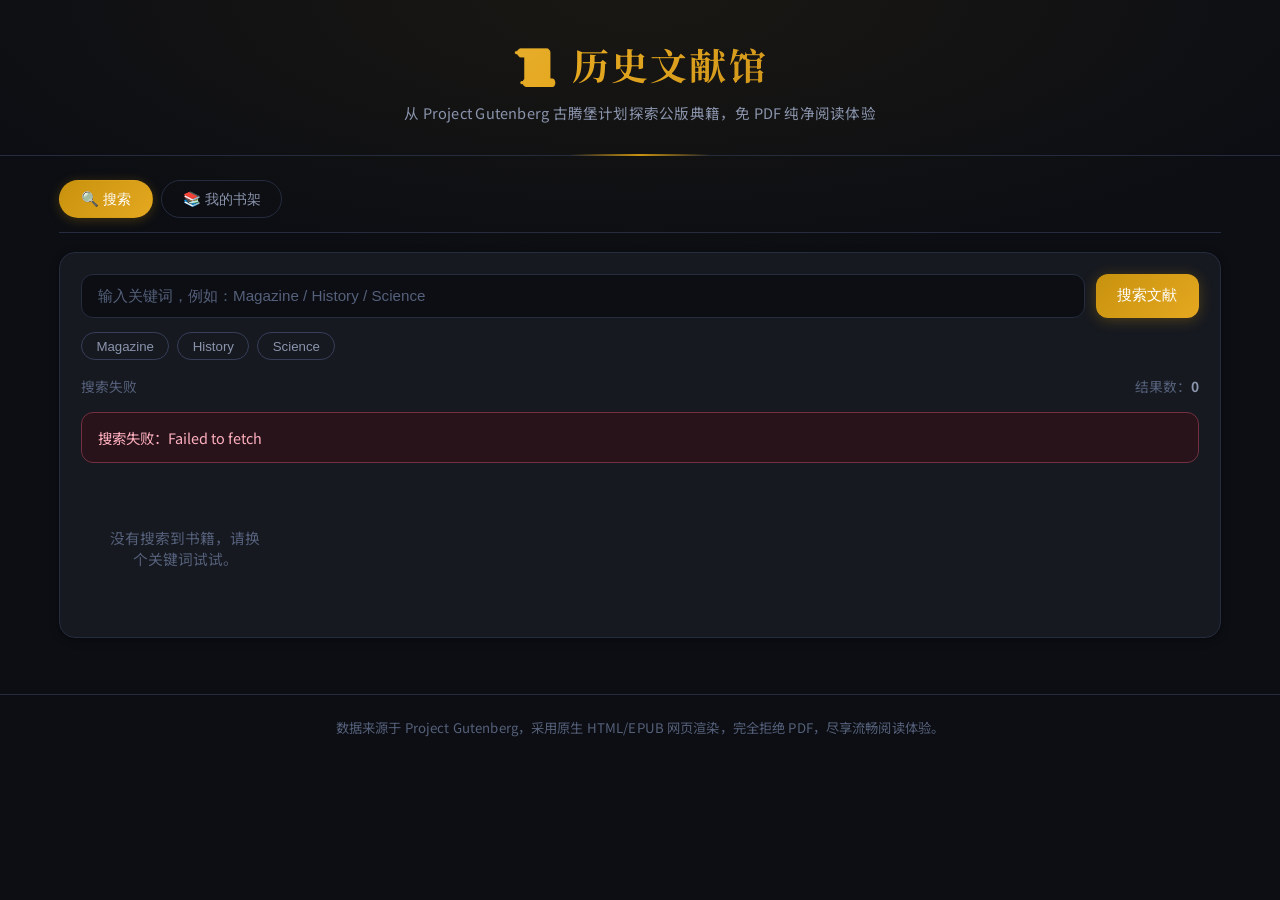
==== index.html @ c382870c "refactor: 以原生 <dialog> 重做阅读器，从根源解决沉浸式翻译识别问题 旧方案用 <div class="hidden"> 遮罩，display:none 导致扩展在页面加载时 将空容" ====
<!DOCTYPE html>
<html lang="zh-CN">

<head>
  <meta charset="UTF-8" />
  <meta name="viewport" content="width=device-width, initial-scale=1.0" />
  <title>历史文献馆 - 从 Project Gutenberg 探索百年经典</title>
  <meta name="description" content="从 Project Gutenberg 抓取与展示百年历史刊物与资料，探索无尽的公版宝库。" />
  <link rel="preconnect" href="https://fonts.googleapis.com" />
  <link rel="preconnect" href="https://fonts.gstatic.com" crossorigin />
  <link
    href="https://fonts.googleapis.com/css2?family=Noto+Sans+SC:wght@400;500;700&family=Noto+Serif+SC:wght@400;600&display=swap"
    rel="stylesheet" />
  <link rel="stylesheet" href="styles.css" />
</head>

<body>
  <header class="header">
    <h1>📜 历史文献馆</h1>
    <p>从 Project Gutenberg 古腾堡计划探索公版典籍，免 PDF 纯净阅读体验</p>
  </header>

  <main class="container">
    <!-- 标签导航 -->
    <div class="tab-nav">
      <button class="tab-btn active" data-tab="search">🔍 搜索</button>
      <button class="tab-btn" data-tab="bookshelf">
        📚 我的书架
        <span id="shelfCount" class="shelf-badge" style="display:none">0</span>
      </button>
    </div>

    <!-- 搜索标签页 -->
    <section id="tab-search" class="tab-content active search-panel">
      <form id="searchForm">
        <input id="searchInput" type="search" placeholder="输入关键词，例如：Magazine / History / Science"
          autocomplete="off" />
        <button id="searchBtn" type="submit">搜索文献</button>
      </form>
      <div class="quick-actions">
        <button class="quick-btn" type="button" data-query="Magazine">Magazine</button>
        <button class="quick-btn" type="button" data-query="History">History</button>
        <button class="quick-btn" type="button" data-query="Science">Science</button>
      </div>
      <div class="status-row">
        <span id="statusText">准备搜索</span>
        <span>结果数：<strong id="resultCount">0</strong></span>
      </div>
      <div id="loading" class="loading hidden">加载中...</div>
      <div id="errorBox" class="error hidden"></div>
      <div id="magazineGrid" class="magazine-grid"></div>
    </section>

    <!-- 书架标签页 -->
    <section id="tab-bookshelf" class="tab-content search-panel">
      <div class="shelf-header">
        <h2>我的书架</h2>
        <span id="shelfStatus" class="shelf-status"></span>
      </div>
      <div id="shelfGrid" class="magazine-grid"></div>
    </section>
  </main>

  <footer class="footer">
    数据来源于 Project Gutenberg，采用原生 HTML/EPUB 网页渲染，完全拒绝 PDF，尽享流畅阅读体验。
  </footer>

  <!-- 全屏阅读器（使用原生 <dialog> 置于 top-layer，确保沉浸式翻译扩展可正常识别内容） -->
  <dialog id="readerModal" class="reader-dialog">
    <div class="reader-header">
      <button id="closeReader" class="reader-icon-btn">✕ 关闭</button>
      <div class="reader-title-area">
        <h2 id="readerTitle" class="reader-book-title"></h2>
        <span id="readerChapterInfo" class="reader-chapter-info"></span>
      </div>
      <button id="toggleSidebar" class="reader-icon-btn">☰ 章节</button>
    </div>

    <!-- 顶部总进度条 -->
    <div class="reader-progress-bar">
      <div id="progressFill" class="reader-progress-fill"></div>
    </div>

    <div class="reader-body">
      <!-- 章节侧栏 -->
      <aside id="chapterSidebar" class="chapter-sidebar">
        <h3 class="sidebar-title">章节目录</h3>
        <ul id="chapterList" class="chapter-list"></ul>
      </aside>

      <!-- 阅读主区 -->
      <div class="reader-main">
        <div id="readerContent" class="reader-content" lang="en" translate="yes">
          <div id="chapterLoading" class="reader-loading hidden">正在加载章节…</div>
          <h2 id="chapterTitle" class="chapter-heading"></h2>
          <article id="chapterText" class="chapter-body" lang="en" translate="yes"></article>
        </div>

        <div class="reader-controls">
          <button id="prevChapter" class="reader-nav-btn" disabled>← 上一章</button>
          <span id="chapterIndicator" class="chapter-indicator">— / —</span>
          <button id="nextChapter" class="reader-nav-btn" disabled>下一章 →</button>
        </div>
      </div>
    </div>
  </dialog>

  <script src="script.js"></script>
</body>

</html>
---- styles.css ----
:root {
  --bg: #0c0e13;
  --bg2: #0f1115;
  --panel: #161920;
  --panel-hover: #1d2030;
  --border: #252c3e;
  --border-bright: #363e58;
  --text-main: #eef1fa;
  --text-sub: #8a94ac;
  --text-dim: #55607a;
  --brand: #c8920e;
  --brand-hover: #e5a820;
  --brand-dim: rgba(200, 146, 14, 0.12);
  --brand-glow: rgba(200, 146, 14, 0.22);
  --radius: 12px;
  --radius-lg: 16px;
  --shadow-sm: 0 2px 8px rgba(0,0,0,0.35);
  --shadow-card: 0 4px 24px rgba(0,0,0,0.55);
  --shadow-hover: 0 10px 36px rgba(0,0,0,0.65), 0 0 0 1px rgba(200,146,14,0.3);
  --shadow-glow: 0 0 28px var(--brand-glow);
}

* {
  margin: 0;
  padding: 0;
  box-sizing: border-box;
}

body {
  font-family: "Noto Sans SC", "Noto Serif SC", -apple-system, BlinkMacSystemFont, "Segoe UI", serif;
  background: var(--bg);
  color: var(--text-main);
  min-height: 100vh;
  background-image: radial-gradient(ellipse 90% 45% at 50% 0%, rgba(200,146,14,0.07) 0%, transparent 65%);
}

/* ══════════════ 自定义滚动条 ══════════════ */

::-webkit-scrollbar { width: 6px; height: 6px; }
::-webkit-scrollbar-track { background: transparent; }
::-webkit-scrollbar-thumb { background: var(--border-bright); border-radius: 3px; }
::-webkit-scrollbar-thumb:hover { background: var(--text-dim); }

/* ══════════════ Header ══════════════ */

.header {
  padding: 2.4rem 1rem 2rem;
  text-align: center;
  position: relative;
  border-bottom: 1px solid var(--border);
}

.header::after {
  content: "";
  position: absolute;
  bottom: -1px;
  left: 50%;
  transform: translateX(-50%);
  width: 140px;
  height: 2px;
  background: linear-gradient(90deg, transparent, var(--brand), transparent);
}

.header h1 {
  font-size: 2.3rem;
  font-family: "Noto Serif SC", serif;
  background: linear-gradient(135deg, #f0d070 0%, var(--brand-hover) 45%, #a87010 100%);
  -webkit-background-clip: text;
  -webkit-text-fill-color: transparent;
  background-clip: text;
  letter-spacing: 0.06em;
}

.header p {
  margin-top: 0.65rem;
  color: var(--text-sub);
  font-size: 0.91rem;
  letter-spacing: 0.015em;
}

/* ══════════════ 主容器 ══════════════ */

.container {
  max-width: 1200px;
  margin: 0 auto;
  padding: 1.5rem 1.2rem;
}

/* ══════════════ 搜索面板 ══════════════ */

.search-panel {
  background: var(--panel);
  border: 1px solid var(--border);
  border-radius: var(--radius-lg);
  padding: 1.3rem;
  box-shadow: var(--shadow-sm);
}

#searchForm {
  display: flex;
  gap: 0.65rem;
}

#searchInput {
  flex: 1;
  border: 1px solid var(--border);
  background: rgba(10, 12, 18, 0.8);
  color: var(--text-main);
  border-radius: var(--radius);
  padding: 0.78rem 1rem;
  font-size: 0.95rem;
  transition: border-color 0.2s, box-shadow 0.2s;
}

#searchInput:focus {
  outline: none;
  border-color: var(--brand);
  box-shadow: 0 0 0 3px var(--brand-dim);
}

#searchInput::placeholder {
  color: var(--text-dim);
}

#searchBtn {
  border: none;
  border-radius: var(--radius);
  background: linear-gradient(135deg, #c8920e 0%, #e5a820 100%);
  color: #fff;
  padding: 0.78rem 1.35rem;
  cursor: pointer;
  font-size: 0.92rem;
  font-weight: 500;
  display: inline-flex;
  align-items: center;
  justify-content: center;
  transition: filter 0.2s, transform 0.15s, box-shadow 0.2s;
  box-shadow: 0 2px 14px rgba(200,146,14,0.32);
  white-space: nowrap;
}

#searchBtn:hover {
  filter: brightness(1.12);
  transform: translateY(-1px);
  box-shadow: 0 4px 18px rgba(200,146,14,0.45);
}

#searchBtn:active { transform: translateY(0); }

#searchBtn:disabled {
  opacity: 0.5;
  cursor: not-allowed;
  transform: none;
  box-shadow: none;
}

.quick-actions {
  margin-top: 0.9rem;
  display: flex;
  gap: 0.5rem;
  flex-wrap: wrap;
}

.quick-btn {
  border: 1px solid var(--border-bright);
  border-radius: 20px;
  background: transparent;
  color: var(--text-sub);
  padding: 0.35rem 0.9rem;
  cursor: pointer;
  font-size: 0.83rem;
  display: inline-flex;
  align-items: center;
  justify-content: center;
  transition: all 0.2s;
}

.quick-btn:hover {
  border-color: var(--brand);
  color: var(--brand-hover);
  background: var(--brand-dim);
}

.status-row {
  margin: 1rem 0;
  display: flex;
  justify-content: space-between;
  align-items: center;
  color: var(--text-dim);
  font-size: 0.86rem;
}

.status-row strong { color: var(--text-sub); }

.loading,
.error {
  margin-bottom: 1rem;
  border-radius: var(--radius);
  padding: 0.85rem 1rem;
  font-size: 0.9rem;
}

.loading {
  background: rgba(18, 30, 52, 0.8);
  border: 1px solid #274b72;
  color: #7eb9ff;
}

.error {
  background: rgba(46, 18, 26, 0.8);
  border: 1px solid #723040;
  color: #ffb0bf;
}

.magazine-empty {
  padding: 3rem 1.5rem;
  color: var(--text-dim);
  text-align: center;
  font-size: 0.92rem;
}

.hidden { display: none !important; }

/* ══════════════ 标签导航 ══════════════ */

.tab-nav {
  display: flex;
  gap: 0.5rem;
  margin-bottom: 1.2rem;
  padding-bottom: 0.85rem;
  border-bottom: 1px solid var(--border);
}

.tab-btn {
  border: 1px solid var(--border);
  border-radius: 20px;
  background: transparent;
  color: var(--text-sub);
  padding: 0.55rem 1.3rem;
  cursor: pointer;
  font-size: 0.9rem;
  display: inline-flex;
  align-items: center;
  gap: 0.4rem;
  transition: all 0.2s;
  white-space: nowrap;
}

.tab-btn:hover {
  background: var(--panel-hover);
  color: var(--text-main);
  border-color: var(--border-bright);
}

.tab-btn.active {
  background: linear-gradient(135deg, #c8920e 0%, #e5a820 100%);
  color: #fff;
  border-color: transparent;
  box-shadow: 0 2px 12px rgba(200,146,14,0.28);
}

.tab-content { display: none; }
.tab-content.active { display: block; }

.shelf-badge {
  background: rgba(255,255,255,0.28);
  color: #fff;
  border-radius: 10px;
  padding: 0 0.4rem;
  font-size: 0.74rem;
  min-width: 1.2rem;
  line-height: 1.4;
  text-align: center;
  display: inline-flex;
  align-items: center;
  justify-content: center;
}

/* ══════════════ 书架 ══════════════ */

.shelf-header {
  display: flex;
  align-items: center;
  justify-content: space-between;
  margin-bottom: 1.1rem;
}

.shelf-header h2 {
  font-size: 1.1rem;
  font-family: "Noto Serif SC", serif;
  color: var(--text-main);
}

.shelf-status {
  color: var(--text-dim);
  font-size: 0.87rem;
}

.shelf-date-label { font-size: 0.78rem; }

/* ══════════════ 书籍卡片 ══════════════ */

.magazine-grid {
  display: grid;
  grid-template-columns: repeat(auto-fill, minmax(200px, 1fr));
  gap: 1.2rem;
}

.magazine-card {
  background: var(--panel);
  border: 1px solid var(--border);
  border-radius: var(--radius-lg);
  overflow: hidden;
  transition: transform 0.25s ease, box-shadow 0.25s ease, border-color 0.25s ease;
  box-shadow: var(--shadow-sm);
}

.magazine-card:hover {
  transform: translateY(-5px);
  box-shadow: var(--shadow-hover);
  border-color: rgba(200,146,14,0.35);
}

.card-cover-link {
  position: relative;
  display: block;
  cursor: pointer;
  text-decoration: none;
  overflow: hidden;
}

.magazine-cover {
  width: 100%;
  aspect-ratio: 3 / 4;
  object-fit: cover;
  background: #111420;
  display: block;
  transition: transform 0.3s ease;
}

.magazine-card:hover .magazine-cover {
  transform: scale(1.04);
}

.magazine-content {
  padding: 0.9rem;
}

.magazine-title {
  font-size: 0.93rem;
  line-height: 1.45;
  min-height: 2.5rem;
  font-family: "Noto Serif SC", serif;
  color: var(--text-main);
}

.magazine-meta {
  margin-top: 0.45rem;
  color: var(--text-sub);
  font-size: 0.83rem;
}

.magazine-subject {
  margin-top: 0.35rem;
  color: var(--text-dim);
  font-size: 0.78rem;
  line-height: 1.35;
  display: -webkit-box;
  -webkit-line-clamp: 2;
  -webkit-box-orient: vertical;
  overflow: hidden;
}

.magazine-actions {
  margin-top: 0.8rem;
  display: flex;
  gap: 0.4rem;
  flex-wrap: wrap;
}

.view-btn {
  border: none;
  border-radius: var(--radius);
  background: linear-gradient(135deg, #c8920e 0%, #e5a820 100%);
  color: #fff;
  padding: 0.52rem 0.88rem;
  cursor: pointer;
  font-size: 0.85rem;
  display: inline-flex;
  align-items: center;
  justify-content: center;
  transition: filter 0.2s, transform 0.15s;
  box-shadow: 0 1px 8px rgba(200,146,14,0.25);
}

.view-btn:hover {
  filter: brightness(1.12);
  transform: translateY(-1px);
}

/* 封面进度层 */
.mini-progress {
  position: absolute;
  bottom: 0;
  left: 0;
  right: 0;
  height: 3px;
  background: rgba(0,0,0,0.4);
}

.mini-progress-fill {
  height: 100%;
  background: linear-gradient(90deg, var(--brand), var(--brand-hover));
  transition: width 0.3s;
}

.shelf-progress-overlay {
  position: absolute;
  bottom: 0;
  left: 0;
  right: 0;
  background: linear-gradient(transparent, rgba(0,0,0,0.88));
  padding: 2rem 0.65rem 0.5rem;
}

.shelf-progress-bar {
  height: 3px;
  background: rgba(255,255,255,0.15);
  border-radius: 2px;
  overflow: hidden;
}

.shelf-progress-fill {
  height: 100%;
  background: linear-gradient(90deg, var(--brand), var(--brand-hover));
  transition: width 0.4s;
}

.shelf-progress-text {
  display: block;
  font-size: 0.7rem;
  color: rgba(255,255,255,0.8);
  margin-top: 0.25rem;
  text-align: center;
}

.shelf-btn {
  border: 1px solid var(--border);
  border-radius: var(--radius);
  background: transparent;
  color: var(--text-sub);
  padding: 0.5rem 0.72rem;
  cursor: pointer;
  font-size: 0.81rem;
  display: inline-flex;
  align-items: center;
  gap: 0.2rem;
  transition: all 0.2s;
}

.shelf-btn:hover {
  background: var(--panel-hover);
  color: var(--text-main);
  border-color: var(--border-bright);
}

.shelf-btn--remove {
  color: #ff7575;
  border-color: rgba(255,100,100,0.25);
}

.shelf-btn--remove:hover {
  background: rgba(255,100,100,0.1);
  border-color: rgba(255,100,100,0.45);
}

/* ══════════════ Footer ══════════════ */

.footer {
  text-align: center;
  color: var(--text-dim);
  border-top: 1px solid var(--border);
  margin-top: 2rem;
  padding: 1.4rem 1rem 2rem;
  font-size: 0.83rem;
  letter-spacing: 0.01em;
}

/* ══════════════ 全屏阅读器 ══════════════ */

/* <dialog> 置于 top-layer，无需手动管理 z-index */
dialog.reader-dialog {
  border: none;
  padding: 0;
  margin: 0;
  width: 100vw;
  height: 100dvh;
  max-width: 100vw;
  max-height: 100dvh;
  background: #0b0d12;
}

dialog.reader-dialog[open] {
  display: flex;
  flex-direction: column;
}

dialog.reader-dialog::backdrop {
  background: rgba(0, 0, 0, 0.85);
}

.reader-header {
  display: flex;
  align-items: center;
  gap: 1rem;
  padding: 0.75rem 1.2rem;
  border-bottom: 1px solid var(--border);
  background: rgba(18, 21, 28, 0.95);
  backdrop-filter: blur(12px);
  -webkit-backdrop-filter: blur(12px);
  flex-shrink: 0;
}

.reader-icon-btn {
  border: 1px solid var(--border);
  border-radius: var(--radius);
  background: transparent;
  color: var(--text-sub);
  padding: 0.46rem 0.9rem;
  cursor: pointer;
  font-size: 0.86rem;
  white-space: nowrap;
  transition: all 0.2s;
}

.reader-icon-btn:hover {
  background: var(--panel-hover);
  color: var(--text-main);
  border-color: var(--border-bright);
}

.reader-title-area {
  flex: 1;
  min-width: 0;
}

.reader-book-title {
  font-size: 0.96rem;
  font-family: "Noto Serif SC", serif;
  white-space: nowrap;
  overflow: hidden;
  text-overflow: ellipsis;
  color: var(--text-main);
}

.reader-chapter-info {
  font-size: 0.76rem;
  color: var(--text-dim);
}

/* 顶部进度条 */
.reader-progress-bar {
  height: 2px;
  background: rgba(255,255,255,0.06);
  flex-shrink: 0;
}

.reader-progress-fill {
  height: 100%;
  background: linear-gradient(90deg, var(--brand) 0%, var(--brand-hover) 100%);
  transition: width 0.5s ease;
  box-shadow: 0 0 8px var(--brand-glow);
}

/* 正文布局 */
.reader-body {
  flex: 1;
  display: flex;
  overflow: hidden;
}

/* 章节侧栏 */
.chapter-sidebar {
  width: 240px;
  min-width: 240px;
  border-right: 1px solid var(--border);
  background: rgba(14, 16, 22, 0.98);
  display: flex;
  flex-direction: column;
  overflow: hidden;
  transition: width 0.28s, min-width 0.28s, transform 0.28s;
}

.sidebar-title {
  padding: 0.8rem 1rem;
  font-size: 0.8rem;
  font-weight: 500;
  letter-spacing: 0.08em;
  text-transform: uppercase;
  color: var(--text-dim);
  border-bottom: 1px solid var(--border);
  flex-shrink: 0;
}

.chapter-list {
  flex: 1;
  overflow-y: auto;
  list-style: none;
  padding: 0.5rem 0;
}

.chapter-item {
  padding: 0.6rem 1rem;
  cursor: pointer;
  font-size: 0.83rem;
  color: var(--text-sub);
  border-left: 2px solid transparent;
  line-height: 1.4;
  transition: all 0.15s;
}

.chapter-item:hover {
  background: rgba(255,255,255,0.04);
  color: var(--text-main);
}

.chapter-item.active {
  background: var(--brand-dim);
  color: var(--brand-hover);
  border-left-color: var(--brand);
}

.chapter-loading {
  padding: 1rem;
  color: var(--text-dim);
  font-size: 0.83rem;
}

/* 阅读主区 */
.reader-main {
  flex: 1;
  display: flex;
  flex-direction: column;
  overflow: hidden;
}

.reader-content {
  flex: 1;
  overflow-y: auto;
  padding: 3rem max(2.5rem, calc((100% - 700px) / 2));
}

.reader-loading {
  padding: 4rem 2rem;
  text-align: center;
  color: var(--text-dim);
  font-size: 0.9rem;
}

.chapter-heading {
  font-size: 1.3rem;
  font-family: "Noto Serif SC", serif;
  margin-bottom: 2rem;
  color: var(--brand-hover);
  line-height: 1.5;
  letter-spacing: 0.04em;
  padding-bottom: 1rem;
  border-bottom: 1px solid var(--border);
}

.chapter-body {
  font-family: "Noto Serif SC", Georgia, "Times New Roman", serif;
  font-size: 1.02rem;
  line-height: 2;
  color: rgba(238, 241, 250, 0.92);
}

.chapter-body p {
  white-space: pre-wrap;
  word-break: break-word;
  margin-bottom: 1.3em;
}

.chapter-body p:last-child { margin-bottom: 0; }

/* 翻页控制栏 */
.reader-controls {
  display: flex;
  align-items: center;
  justify-content: space-between;
  padding: 0.75rem 1.5rem;
  border-top: 1px solid var(--border);
  background: rgba(18, 21, 28, 0.95);
  flex-shrink: 0;
}

.reader-nav-btn {
  border: 1px solid var(--border);
  border-radius: var(--radius);
  background: transparent;
  color: var(--text-sub);
  padding: 0.52rem 1.2rem;
  cursor: pointer;
  font-size: 0.88rem;
  transition: all 0.2s;
}

.reader-nav-btn:hover:not(:disabled) {
  background: var(--panel-hover);
  color: var(--text-main);
  border-color: var(--border-bright);
}

.reader-nav-btn:disabled {
  opacity: 0.25;
  cursor: not-allowed;
}

.chapter-indicator {
  color: var(--text-dim);
  font-size: 0.87rem;
  letter-spacing: 0.04em;
}

/* ══════════════ 响应式 ══════════════ */

@media (max-width: 760px) {
  .header h1 { font-size: 1.8rem; }

  #searchForm { flex-direction: column; }
  #searchBtn { width: 100%; }

  .magazine-grid {
    grid-template-columns: repeat(auto-fill, minmax(155px, 1fr));
    gap: 1rem;
  }

  .chapter-sidebar {
    position: absolute;
    top: 0;
    bottom: 0;
    left: 0;
    z-index: 10;
    transform: translateX(-100%);
    box-shadow: 4px 0 24px rgba(0,0,0,0.6);
    width: 260px;
    min-width: 260px;
  }

  .chapter-sidebar.open { transform: translateX(0); }

  .reader-body { position: relative; }

  .reader-content { padding: 1.4rem 1.1rem; }

  .reader-book-title { font-size: 0.84rem; }

  .reader-controls { padding: 0.6rem 1rem; }

  .reader-nav-btn {
    padding: 0.48rem 0.85rem;
    font-size: 0.84rem;
  }
}
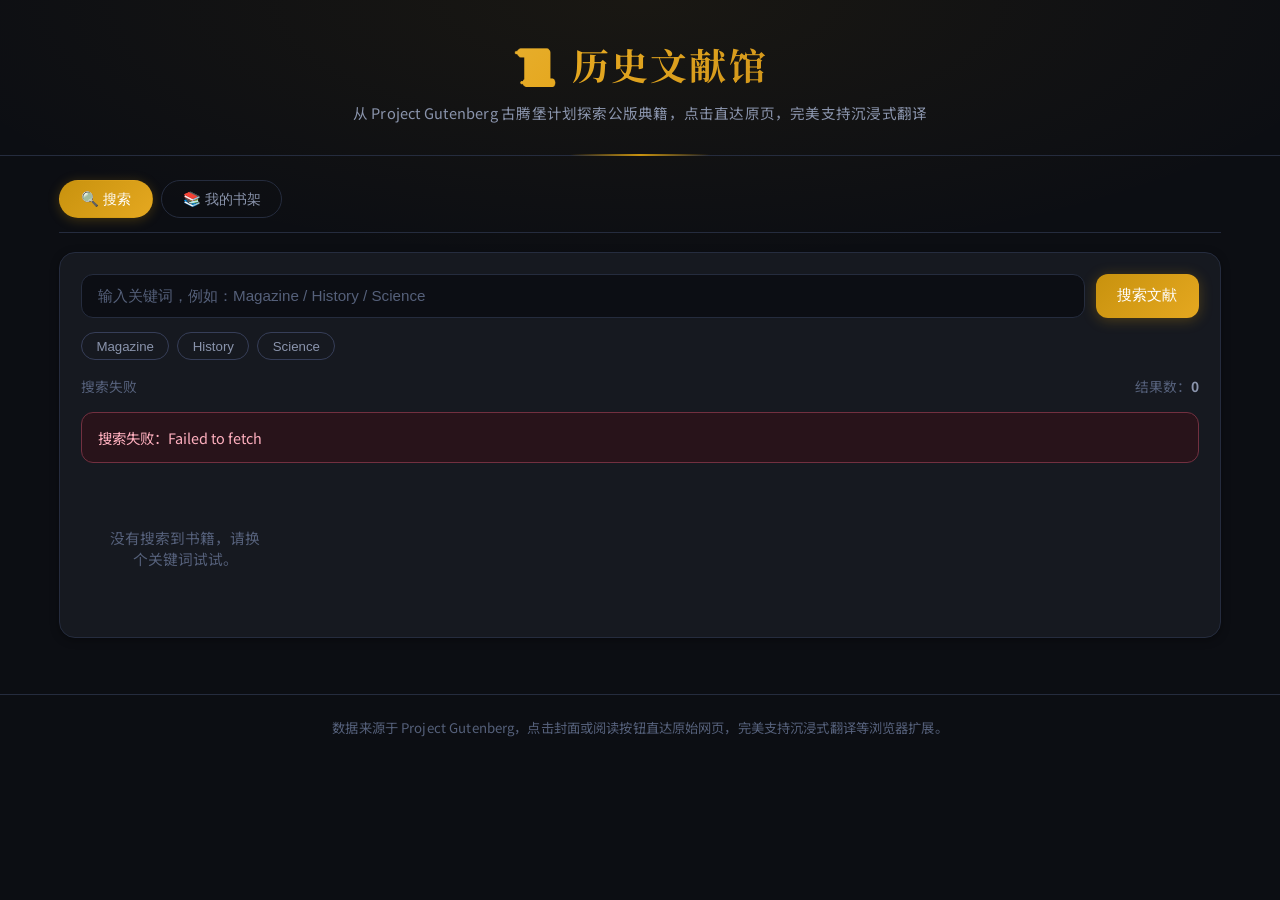
==== commit a23faa27: "Remove local reader, open Gutenberg pages directly for immersive translation support Co-authored-by:" ====
--- a/index.html
+++ b/index.html
@@ -17,7 +17,7 @@
 <body>
   <header class="header">
     <h1>📜 历史文献馆</h1>
-    <p>从 Project Gutenberg 古腾堡计划探索公版典籍，免 PDF 纯净阅读体验</p>
+    <p>从 Project Gutenberg 古腾堡计划探索公版典籍，点击直达原页，完美支持沉浸式翻译</p>
   </header>
 
   <main class="container">
@@ -62,48 +62,8 @@
   </main>
 
   <footer class="footer">
-    数据来源于 Project Gutenberg，采用原生 HTML/EPUB 网页渲染，完全拒绝 PDF，尽享流畅阅读体验。
+    数据来源于 Project Gutenberg，点击封面或阅读按钮直达原始网页，完美支持沉浸式翻译等浏览器扩展。
   </footer>
-
-  <!-- 全屏阅读器（使用原生 <dialog> 置于 top-layer，确保沉浸式翻译扩展可正常识别内容） -->
-  <dialog id="readerModal" class="reader-dialog">
-    <div class="reader-header">
-      <button id="closeReader" class="reader-icon-btn">✕ 关闭</button>
-      <div class="reader-title-area">
-        <h2 id="readerTitle" class="reader-book-title"></h2>
-        <span id="readerChapterInfo" class="reader-chapter-info"></span>
-      </div>
-      <button id="toggleSidebar" class="reader-icon-btn">☰ 章节</button>
-    </div>
-
-    <!-- 顶部总进度条 -->
-    <div class="reader-progress-bar">
-      <div id="progressFill" class="reader-progress-fill"></div>
-    </div>
-
-    <div class="reader-body">
-      <!-- 章节侧栏 -->
-      <aside id="chapterSidebar" class="chapter-sidebar">
-        <h3 class="sidebar-title">章节目录</h3>
-        <ul id="chapterList" class="chapter-list"></ul>
-      </aside>
-
-      <!-- 阅读主区 -->
-      <div class="reader-main">
-        <div id="readerContent" class="reader-content" lang="en" translate="yes">
-          <div id="chapterLoading" class="reader-loading hidden">正在加载章节…</div>
-          <h2 id="chapterTitle" class="chapter-heading"></h2>
-          <article id="chapterText" class="chapter-body" lang="en" translate="yes"></article>
-        </div>
-
-        <div class="reader-controls">
-          <button id="prevChapter" class="reader-nav-btn" disabled>← 上一章</button>
-          <span id="chapterIndicator" class="chapter-indicator">— / —</span>
-          <button id="nextChapter" class="reader-nav-btn" disabled>下一章 →</button>
-        </div>
-      </div>
-    </div>
-  </dialog>
 
   <script src="script.js"></script>
 </body>
--- a/styles.css
+++ b/styles.css
@@ -391,6 +391,7 @@
   justify-content: center;
   transition: filter 0.2s, transform 0.15s;
   box-shadow: 0 1px 8px rgba(200,146,14,0.25);
+  text-decoration: none;
 }
 
 .view-btn:hover {
@@ -398,51 +399,7 @@
   transform: translateY(-1px);
 }
 
-/* 封面进度层 */
-.mini-progress {
-  position: absolute;
-  bottom: 0;
-  left: 0;
-  right: 0;
-  height: 3px;
-  background: rgba(0,0,0,0.4);
-}
-
-.mini-progress-fill {
-  height: 100%;
-  background: linear-gradient(90deg, var(--brand), var(--brand-hover));
-  transition: width 0.3s;
-}
-
-.shelf-progress-overlay {
-  position: absolute;
-  bottom: 0;
-  left: 0;
-  right: 0;
-  background: linear-gradient(transparent, rgba(0,0,0,0.88));
-  padding: 2rem 0.65rem 0.5rem;
-}
-
-.shelf-progress-bar {
-  height: 3px;
-  background: rgba(255,255,255,0.15);
-  border-radius: 2px;
-  overflow: hidden;
-}
-
-.shelf-progress-fill {
-  height: 100%;
-  background: linear-gradient(90deg, var(--brand), var(--brand-hover));
-  transition: width 0.4s;
-}
-
-.shelf-progress-text {
-  display: block;
-  font-size: 0.7rem;
-  color: rgba(255,255,255,0.8);
-  margin-top: 0.25rem;
-  text-align: center;
-}
+/* ══════════════ 书架操作按钮 ══════════════ */
 
 .shelf-btn {
   border: 1px solid var(--border);
@@ -486,242 +443,6 @@
   letter-spacing: 0.01em;
 }
 
-/* ══════════════ 全屏阅读器 ══════════════ */
-
-/* <dialog> 置于 top-layer，无需手动管理 z-index */
-dialog.reader-dialog {
-  border: none;
-  padding: 0;
-  margin: 0;
-  width: 100vw;
-  height: 100dvh;
-  max-width: 100vw;
-  max-height: 100dvh;
-  background: #0b0d12;
-}
-
-dialog.reader-dialog[open] {
-  display: flex;
-  flex-direction: column;
-}
-
-dialog.reader-dialog::backdrop {
-  background: rgba(0, 0, 0, 0.85);
-}
-
-.reader-header {
-  display: flex;
-  align-items: center;
-  gap: 1rem;
-  padding: 0.75rem 1.2rem;
-  border-bottom: 1px solid var(--border);
-  background: rgba(18, 21, 28, 0.95);
-  backdrop-filter: blur(12px);
-  -webkit-backdrop-filter: blur(12px);
-  flex-shrink: 0;
-}
-
-.reader-icon-btn {
-  border: 1px solid var(--border);
-  border-radius: var(--radius);
-  background: transparent;
-  color: var(--text-sub);
-  padding: 0.46rem 0.9rem;
-  cursor: pointer;
-  font-size: 0.86rem;
-  white-space: nowrap;
-  transition: all 0.2s;
-}
-
-.reader-icon-btn:hover {
-  background: var(--panel-hover);
-  color: var(--text-main);
-  border-color: var(--border-bright);
-}
-
-.reader-title-area {
-  flex: 1;
-  min-width: 0;
-}
-
-.reader-book-title {
-  font-size: 0.96rem;
-  font-family: "Noto Serif SC", serif;
-  white-space: nowrap;
-  overflow: hidden;
-  text-overflow: ellipsis;
-  color: var(--text-main);
-}
-
-.reader-chapter-info {
-  font-size: 0.76rem;
-  color: var(--text-dim);
-}
-
-/* 顶部进度条 */
-.reader-progress-bar {
-  height: 2px;
-  background: rgba(255,255,255,0.06);
-  flex-shrink: 0;
-}
-
-.reader-progress-fill {
-  height: 100%;
-  background: linear-gradient(90deg, var(--brand) 0%, var(--brand-hover) 100%);
-  transition: width 0.5s ease;
-  box-shadow: 0 0 8px var(--brand-glow);
-}
-
-/* 正文布局 */
-.reader-body {
-  flex: 1;
-  display: flex;
-  overflow: hidden;
-}
-
-/* 章节侧栏 */
-.chapter-sidebar {
-  width: 240px;
-  min-width: 240px;
-  border-right: 1px solid var(--border);
-  background: rgba(14, 16, 22, 0.98);
-  display: flex;
-  flex-direction: column;
-  overflow: hidden;
-  transition: width 0.28s, min-width 0.28s, transform 0.28s;
-}
-
-.sidebar-title {
-  padding: 0.8rem 1rem;
-  font-size: 0.8rem;
-  font-weight: 500;
-  letter-spacing: 0.08em;
-  text-transform: uppercase;
-  color: var(--text-dim);
-  border-bottom: 1px solid var(--border);
-  flex-shrink: 0;
-}
-
-.chapter-list {
-  flex: 1;
-  overflow-y: auto;
-  list-style: none;
-  padding: 0.5rem 0;
-}
-
-.chapter-item {
-  padding: 0.6rem 1rem;
-  cursor: pointer;
-  font-size: 0.83rem;
-  color: var(--text-sub);
-  border-left: 2px solid transparent;
-  line-height: 1.4;
-  transition: all 0.15s;
-}
-
-.chapter-item:hover {
-  background: rgba(255,255,255,0.04);
-  color: var(--text-main);
-}
-
-.chapter-item.active {
-  background: var(--brand-dim);
-  color: var(--brand-hover);
-  border-left-color: var(--brand);
-}
-
-.chapter-loading {
-  padding: 1rem;
-  color: var(--text-dim);
-  font-size: 0.83rem;
-}
-
-/* 阅读主区 */
-.reader-main {
-  flex: 1;
-  display: flex;
-  flex-direction: column;
-  overflow: hidden;
-}
-
-.reader-content {
-  flex: 1;
-  overflow-y: auto;
-  padding: 3rem max(2.5rem, calc((100% - 700px) / 2));
-}
-
-.reader-loading {
-  padding: 4rem 2rem;
-  text-align: center;
-  color: var(--text-dim);
-  font-size: 0.9rem;
-}
-
-.chapter-heading {
-  font-size: 1.3rem;
-  font-family: "Noto Serif SC", serif;
-  margin-bottom: 2rem;
-  color: var(--brand-hover);
-  line-height: 1.5;
-  letter-spacing: 0.04em;
-  padding-bottom: 1rem;
-  border-bottom: 1px solid var(--border);
-}
-
-.chapter-body {
-  font-family: "Noto Serif SC", Georgia, "Times New Roman", serif;
-  font-size: 1.02rem;
-  line-height: 2;
-  color: rgba(238, 241, 250, 0.92);
-}
-
-.chapter-body p {
-  white-space: pre-wrap;
-  word-break: break-word;
-  margin-bottom: 1.3em;
-}
-
-.chapter-body p:last-child { margin-bottom: 0; }
-
-/* 翻页控制栏 */
-.reader-controls {
-  display: flex;
-  align-items: center;
-  justify-content: space-between;
-  padding: 0.75rem 1.5rem;
-  border-top: 1px solid var(--border);
-  background: rgba(18, 21, 28, 0.95);
-  flex-shrink: 0;
-}
-
-.reader-nav-btn {
-  border: 1px solid var(--border);
-  border-radius: var(--radius);
-  background: transparent;
-  color: var(--text-sub);
-  padding: 0.52rem 1.2rem;
-  cursor: pointer;
-  font-size: 0.88rem;
-  transition: all 0.2s;
-}
-
-.reader-nav-btn:hover:not(:disabled) {
-  background: var(--panel-hover);
-  color: var(--text-main);
-  border-color: var(--border-bright);
-}
-
-.reader-nav-btn:disabled {
-  opacity: 0.25;
-  cursor: not-allowed;
-}
-
-.chapter-indicator {
-  color: var(--text-dim);
-  font-size: 0.87rem;
-  letter-spacing: 0.04em;
-}
-
 /* ══════════════ 响应式 ══════════════ */
 
 @media (max-width: 760px) {
@@ -734,31 +455,4 @@
     grid-template-columns: repeat(auto-fill, minmax(155px, 1fr));
     gap: 1rem;
   }
-
-  .chapter-sidebar {
-    position: absolute;
-    top: 0;
-    bottom: 0;
-    left: 0;
-    z-index: 10;
-    transform: translateX(-100%);
-    box-shadow: 4px 0 24px rgba(0,0,0,0.6);
-    width: 260px;
-    min-width: 260px;
-  }
-
-  .chapter-sidebar.open { transform: translateX(0); }
-
-  .reader-body { position: relative; }
-
-  .reader-content { padding: 1.4rem 1.1rem; }
-
-  .reader-book-title { font-size: 0.84rem; }
-
-  .reader-controls { padding: 0.6rem 1rem; }
-
-  .reader-nav-btn {
-    padding: 0.48rem 0.85rem;
-    font-size: 0.84rem;
-  }
-}
+}
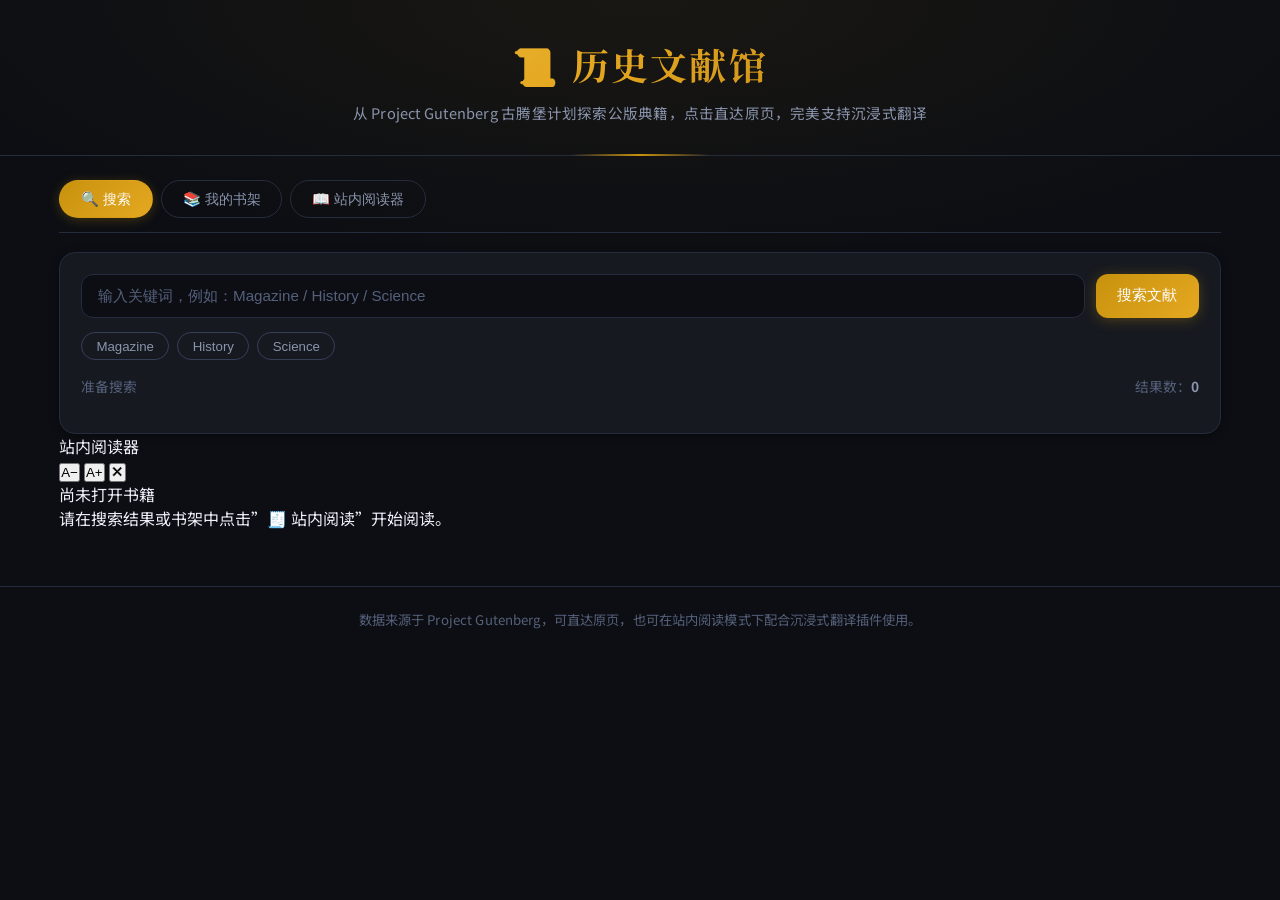
==== commit ed9e0e41: "refactor: 重写站内阅读器框架，升级 UI 与交互 ## 新架构  ### HTML (index.html) - 移除 search-panel 内边距依赖，改用专用 reader-pane" ====
--- a/index.html
+++ b/index.html
@@ -28,6 +28,7 @@
         📚 我的书架
         <span id="shelfCount" class="shelf-badge" style="display:none">0</span>
       </button>
+      <button class="tab-btn" data-tab="local-reader">📖 站内阅读器</button>
     </div>
 
     <!-- 搜索标签页 -->
@@ -59,10 +60,48 @@
       </div>
       <div id="shelfGrid" class="magazine-grid"></div>
     </section>
+
+    <!-- 站内阅读器标签页 -->
+    <section id=”tab-local-reader” class=”tab-content reader-panel”>
+
+      <!-- 工具栏：书名 + 字号控制 + 清空 -->
+      <div class=”reader-toolbar”>
+        <span id=”readerBookLabel” class=”reader-book-label”>站内阅读器</span>
+        <div class=”reader-toolbar-end”>
+          <button id=”readerFontDecBtn” class=”reader-ctrl-btn” type=”button”
+                  title=”缩小字号” aria-label=”缩小字号”>A−</button>
+          <button id=”readerFontIncBtn” class=”reader-ctrl-btn” type=”button”
+                  title=”放大字号” aria-label=”放大字号”>A+</button>
+          <button id=”clearLocalReaderBtn” class=”reader-ctrl-btn reader-ctrl-btn--ghost”
+                  type=”button” title=”清空阅读内容” aria-label=”清空阅读内容”>✕</button>
+        </div>
+      </div>
+
+      <!-- 状态条 -->
+      <div id=”localReaderStatus” class=”reader-status-bar”>尚未打开书籍</div>
+
+      <!-- 书籍元数据（作者 + 原页链接），有书时才显示 -->
+      <div id=”localReaderMeta” class=”reader-meta hidden”>
+        <span id=”readerMetaCreator” class=”reader-meta-creator”></span>
+        <a id=”readerMetaLink” class=”reader-meta-link”
+           href=”#” target=”_blank” rel=”noopener noreferrer” hidden>查看 Gutenberg 原页</a>
+      </div>
+
+      <!-- 阅读进度条 -->
+      <div id=”readerProgressWrap” class=”reader-progress-wrap hidden”>
+        <div id=”readerProgressBar” class=”reader-progress-fill”></div>
+      </div>
+
+      <!-- 正文区域（<article> 保证沉浸式翻译插件可识别） -->
+      <article id=”localReaderContent” class=”reader-body”>
+        <p class=”reader-placeholder”>请在搜索结果或书架中点击”🧾 站内阅读”开始阅读。</p>
+      </article>
+
+    </section>
   </main>
 
   <footer class="footer">
-    数据来源于 Project Gutenberg，点击封面或阅读按钮直达原始网页，完美支持沉浸式翻译等浏览器扩展。
+    数据来源于 Project Gutenberg，可直达原页，也可在站内阅读模式下配合沉浸式翻译插件使用。
   </footer>
 
   <script src="script.js"></script>
--- a/styles.css
+++ b/styles.css
@@ -298,6 +298,141 @@
 
 .shelf-date-label { font-size: 0.78rem; }
 
+/* ══════════════ 站内阅读器 ══════════════ */
+
+/* 外层面板：与 .search-panel 同款外框，但不加内边距（由子区块自行管理） */
+.reader-panel {
+  background: var(--panel);
+  border: 1px solid var(--border);
+  border-radius: var(--radius-lg);
+  box-shadow: var(--shadow-sm);
+  overflow: hidden;     /* 让进度条和工具栏边框整齐裁切在圆角内 */
+}
+
+/* 工具栏 */
+.reader-toolbar {
+  display: flex;
+  align-items: center;
+  justify-content: space-between;
+  gap: 0.5rem;
+  padding: 0.82rem 1.15rem;
+  border-bottom: 1px solid var(--border);
+}
+
+.reader-book-label {
+  font-size: 0.9rem;
+  font-family: "Noto Serif SC", serif;
+  color: var(--text-sub);
+  white-space: nowrap;
+  overflow: hidden;
+  text-overflow: ellipsis;
+  min-width: 0;
+}
+
+.reader-toolbar-end {
+  display: flex;
+  gap: 0.35rem;
+  flex-shrink: 0;
+}
+
+/* 工具栏按钮（字号 +/−、清空） */
+.reader-ctrl-btn {
+  border: 1px solid var(--border-bright);
+  border-radius: var(--radius);
+  background: transparent;
+  color: var(--text-sub);
+  padding: 0.28rem 0.62rem;
+  cursor: pointer;
+  font-size: 0.82rem;
+  line-height: 1;
+  transition: border-color 0.2s, color 0.2s, background 0.2s;
+}
+
+.reader-ctrl-btn:hover {
+  border-color: var(--brand);
+  color: var(--brand-hover);
+  background: var(--brand-dim);
+}
+
+/* 清空按钮悬停用红色警示 */
+.reader-ctrl-btn--ghost:hover {
+  border-color: rgba(255, 100, 100, 0.4);
+  color: #ff7575;
+  background: rgba(255, 100, 100, 0.08);
+}
+
+/* 状态条 */
+.reader-status-bar {
+  padding: 0.42rem 1.15rem;
+  font-size: 0.82rem;
+  color: var(--text-dim);
+}
+
+.reader-status-bar--error { color: #ffb0bf; }
+
+/* 元数据条（作者 + 原页链接） */
+.reader-meta {
+  display: flex;
+  align-items: baseline;
+  flex-wrap: wrap;
+  gap: 0.6rem 1.2rem;
+  padding: 0.52rem 1.15rem;
+  border-top: 1px solid var(--border);
+  border-bottom: 1px solid var(--border);
+  background: rgba(255, 255, 255, 0.02);
+}
+
+.reader-meta-creator {
+  font-size: 0.84rem;
+  color: var(--text-sub);
+}
+
+.reader-meta-link {
+  font-size: 0.82rem;
+  color: var(--brand-hover);
+  text-decoration: none;
+}
+
+.reader-meta-link:hover { text-decoration: underline; }
+
+/* 阅读进度条 */
+.reader-progress-wrap {
+  height: 2px;
+  background: var(--border);
+}
+
+.reader-progress-fill {
+  height: 100%;
+  width: 0%;
+  background: var(--brand);
+  transition: width 0.12s linear;
+}
+
+/* 正文区域 */
+.reader-body {
+  padding: 1.9rem 1.6rem 4rem;
+  line-height: 1.95;
+  font-size: 18px;                /* 由 JS 动态覆盖 */
+  color: var(--text-main);
+  overflow-wrap: anywhere;
+  max-width: 820px;
+  margin: 0 auto;
+}
+
+.reader-body p {
+  margin: 0;
+  text-indent: 2em;              /* 中文段落首行缩进 */
+}
+
+.reader-body p + p { margin-top: 0.88em; }
+
+.reader-placeholder {
+  color: var(--text-dim);
+  text-align: center;
+  padding-top: 3.5rem;
+  text-indent: 0 !important;
+}
+
 /* ══════════════ 书籍卡片 ══════════════ */
 
 .magazine-grid {
@@ -451,6 +586,15 @@
   #searchForm { flex-direction: column; }
   #searchBtn { width: 100%; }
 
+  .reader-body {
+    padding: 1.2rem 1rem 2.5rem;
+    font-size: 17px;
+  }
+
+  .reader-toolbar {
+    padding: 0.7rem 0.9rem;
+  }
+
   .magazine-grid {
     grid-template-columns: repeat(auto-fill, minmax(155px, 1fr));
     gap: 1rem;
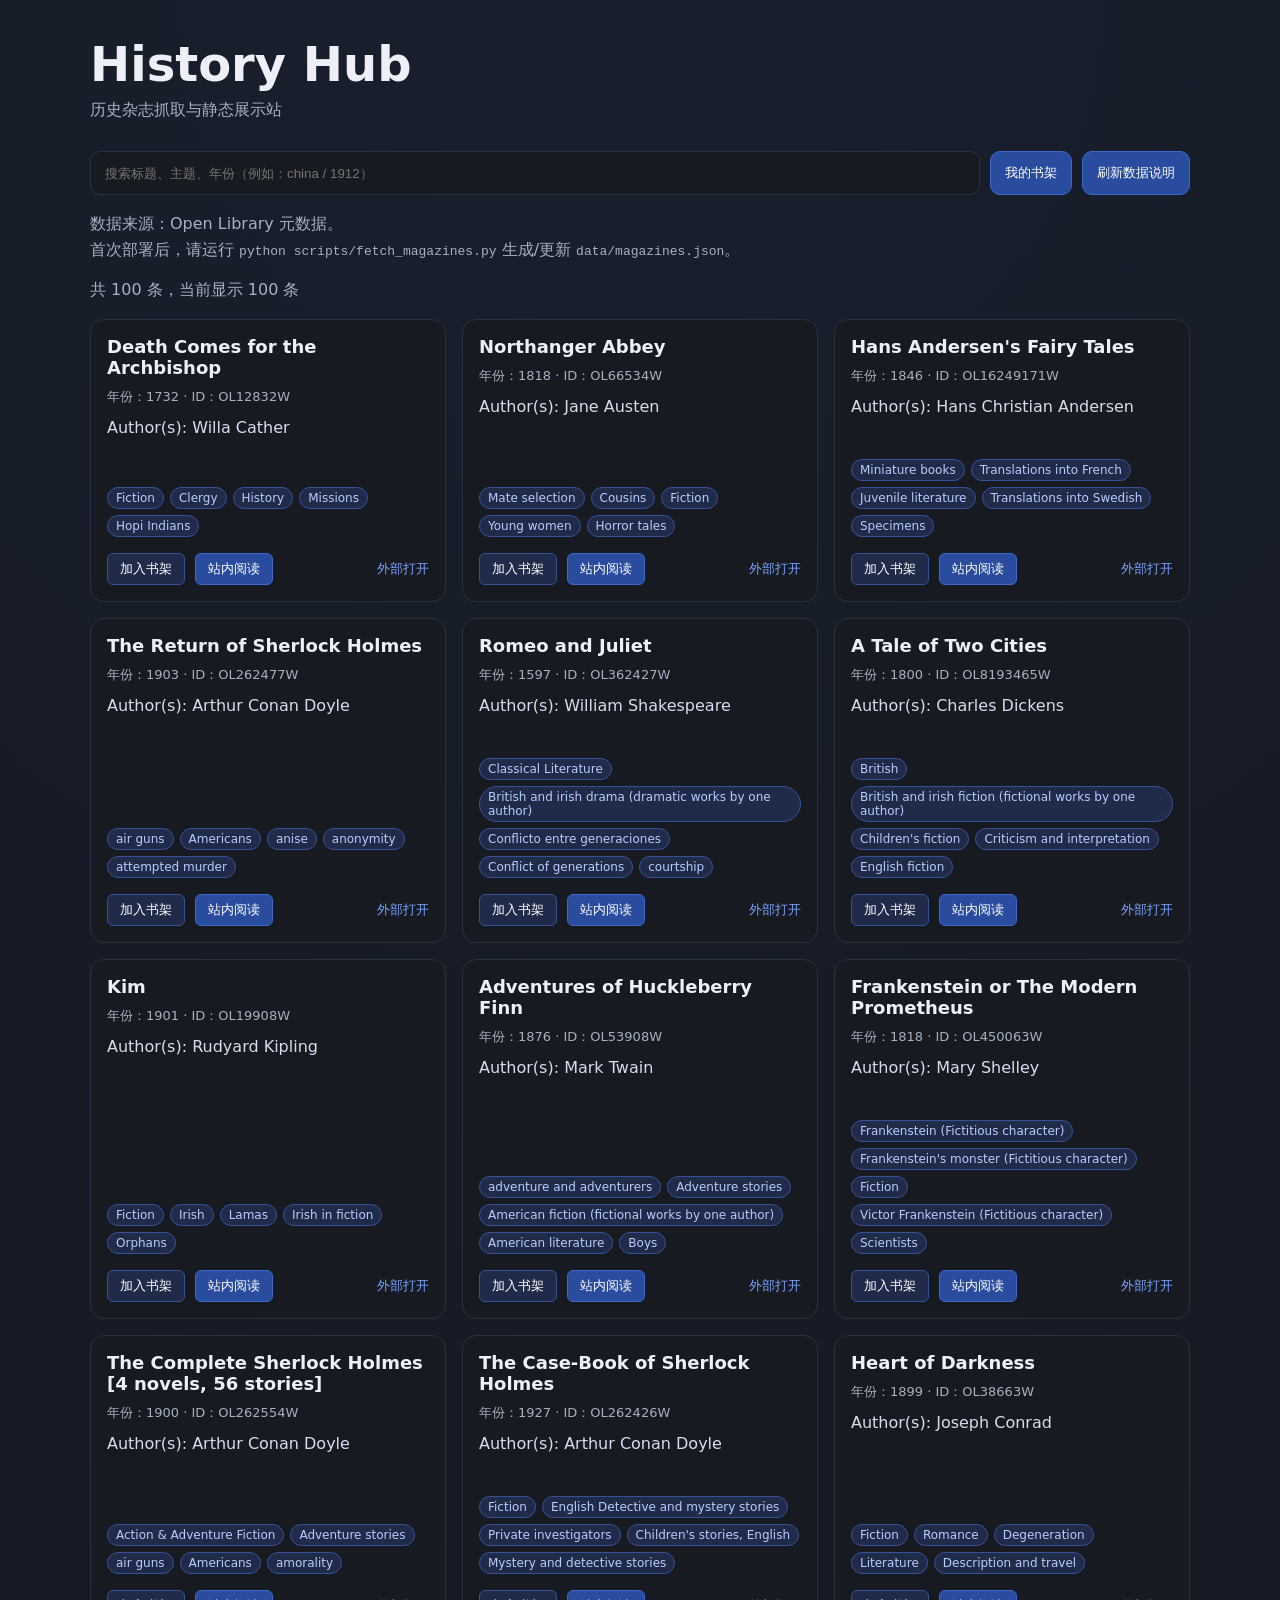
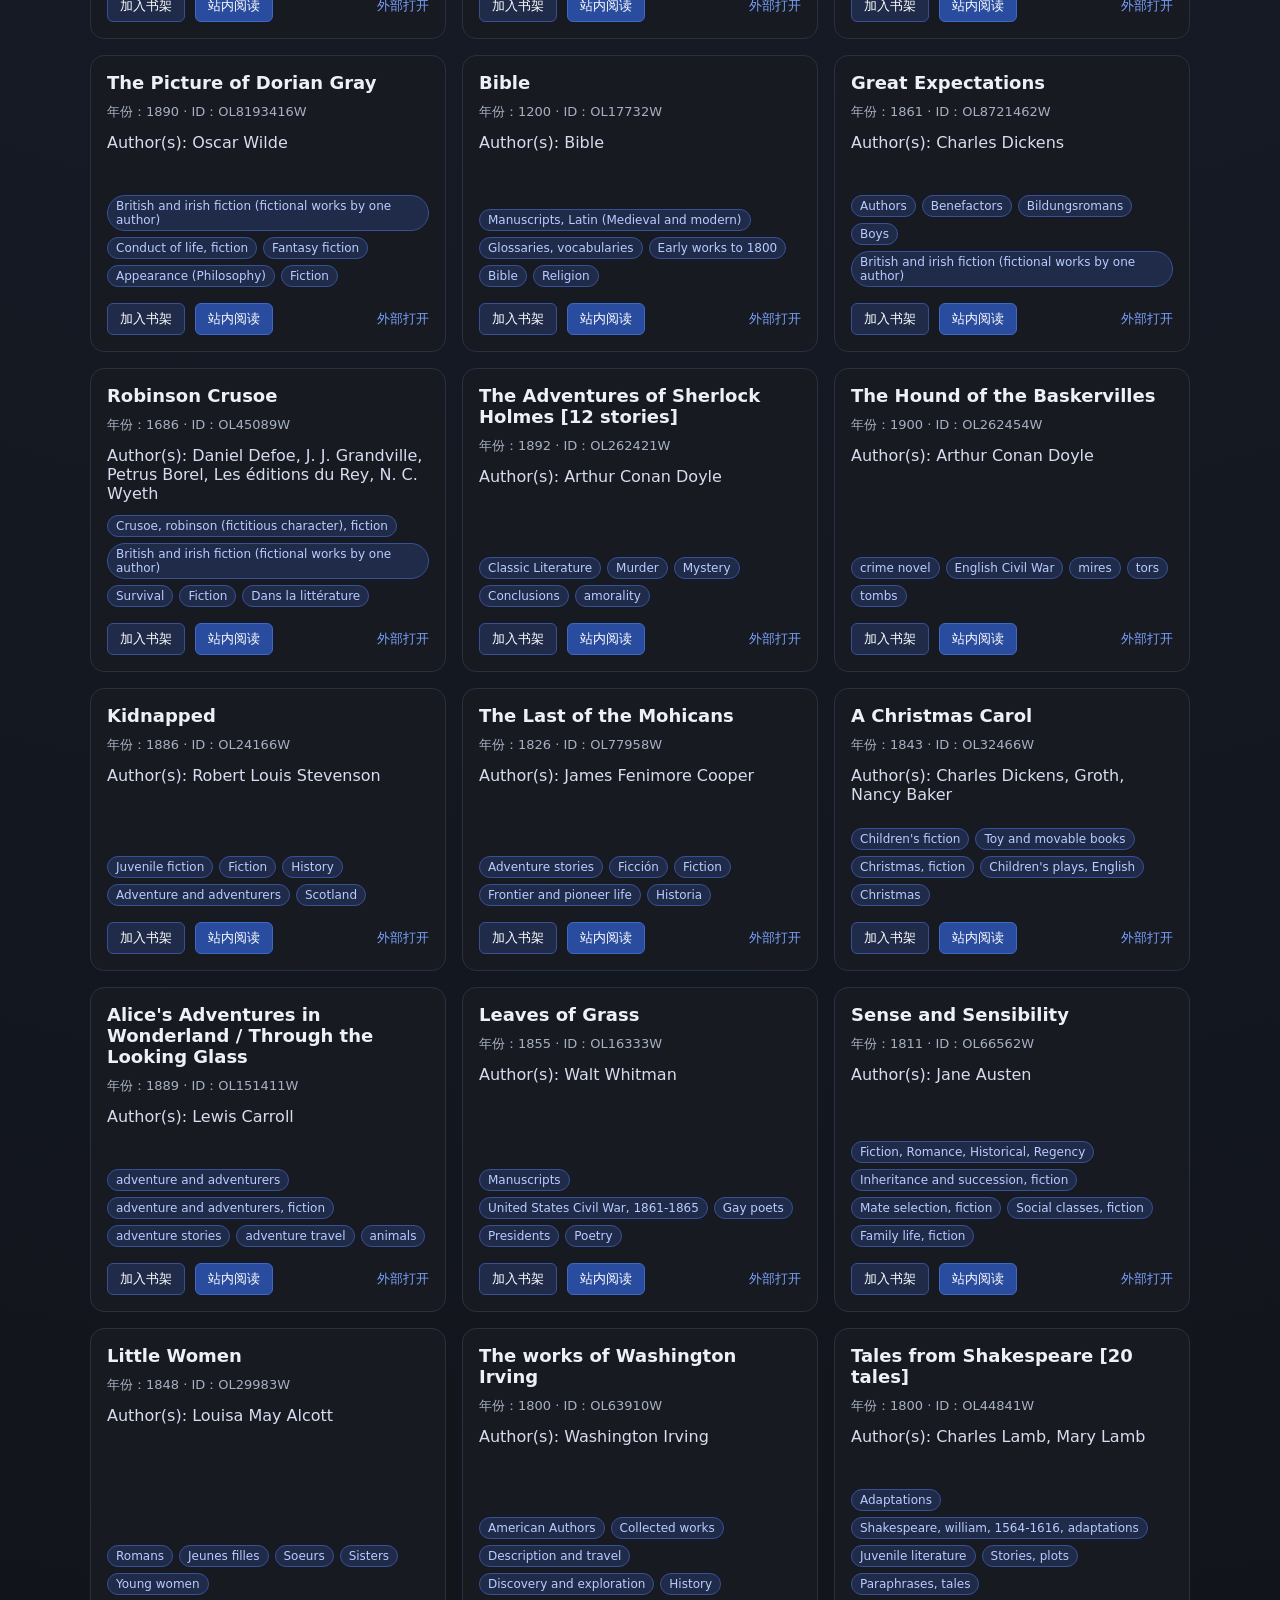
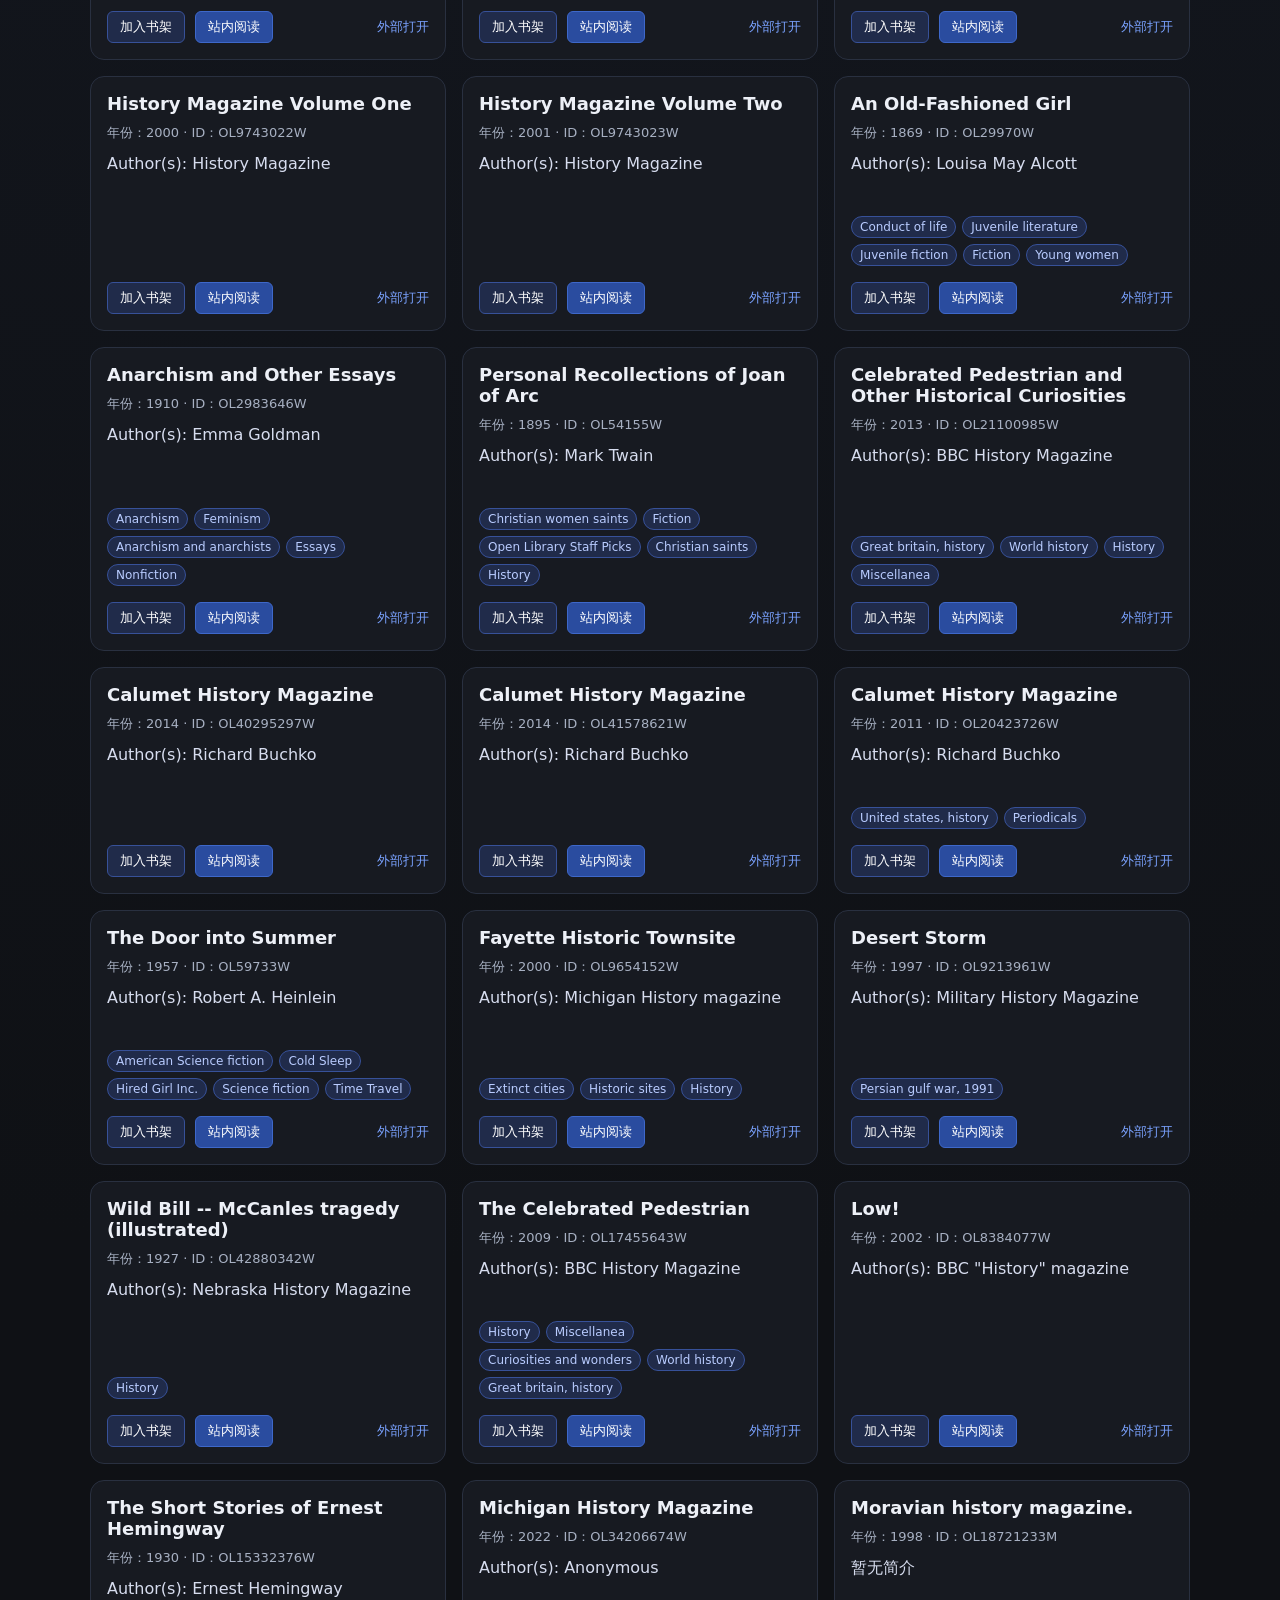
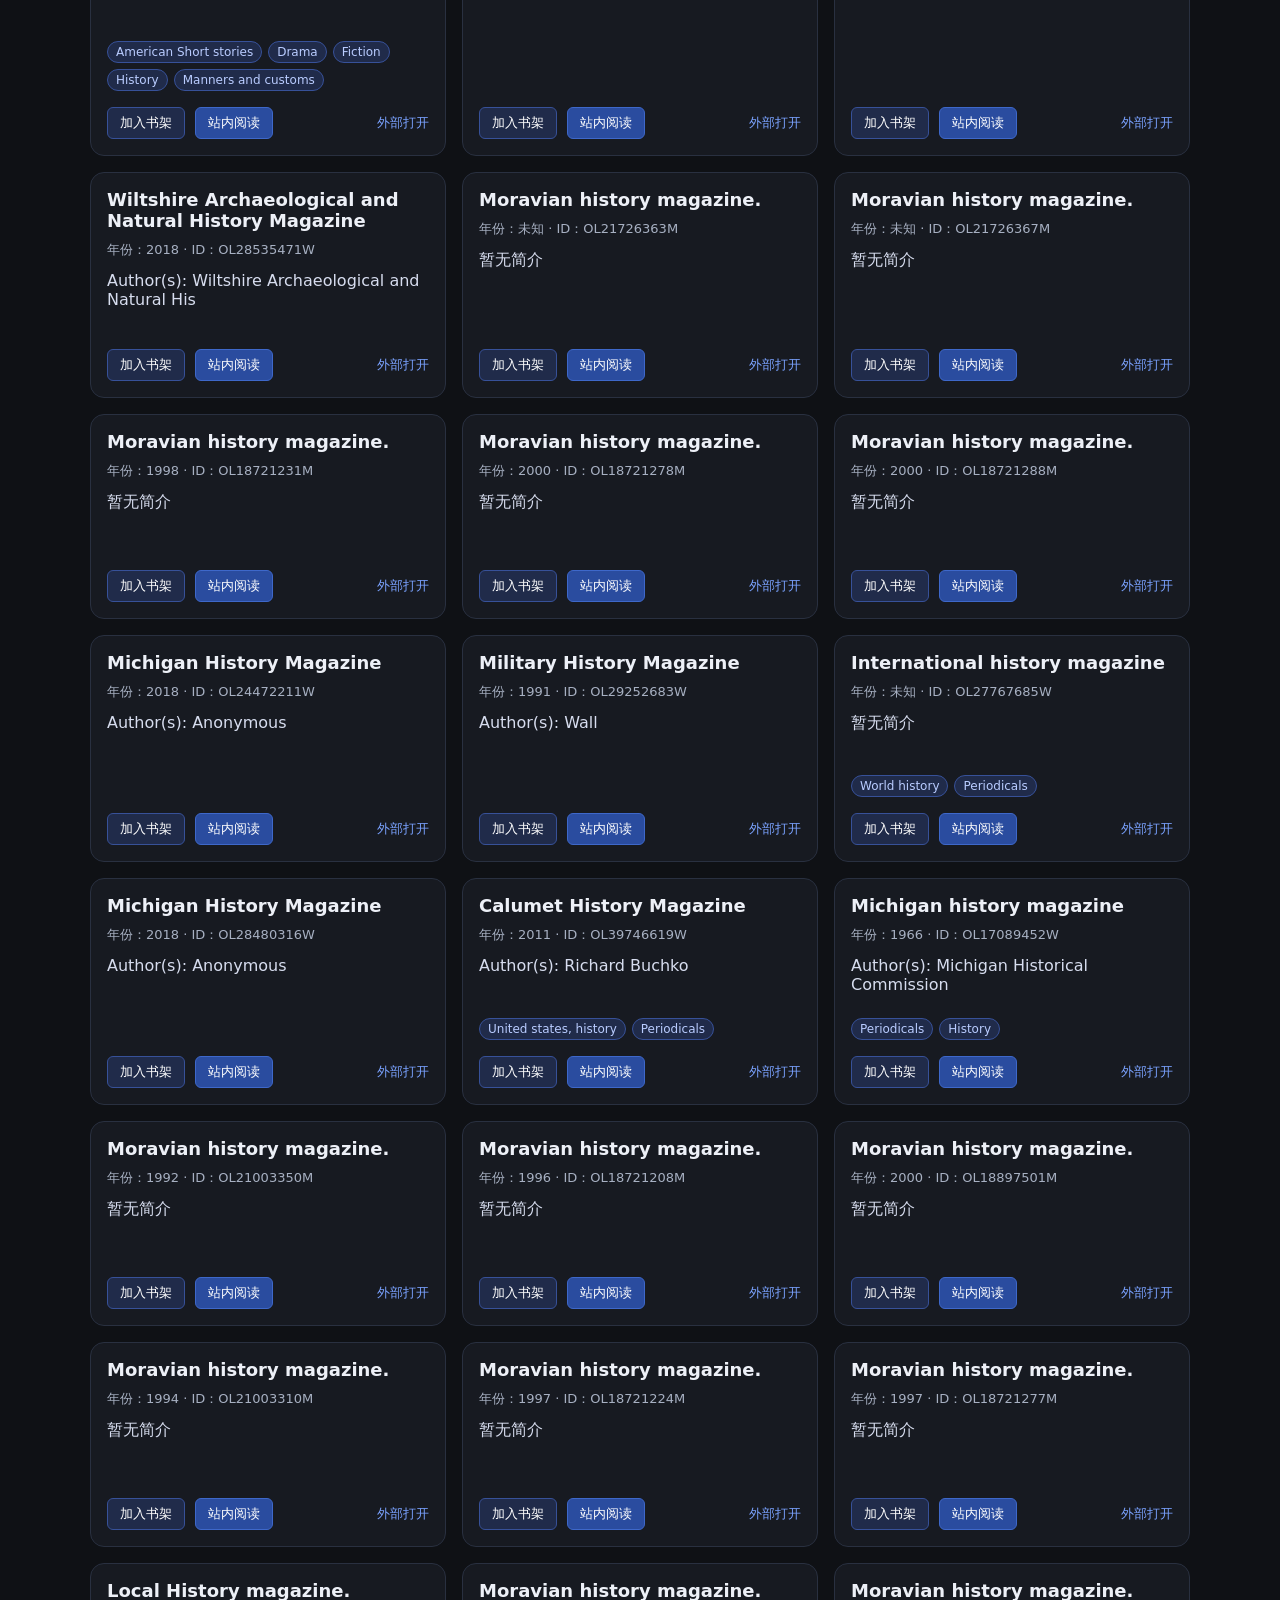
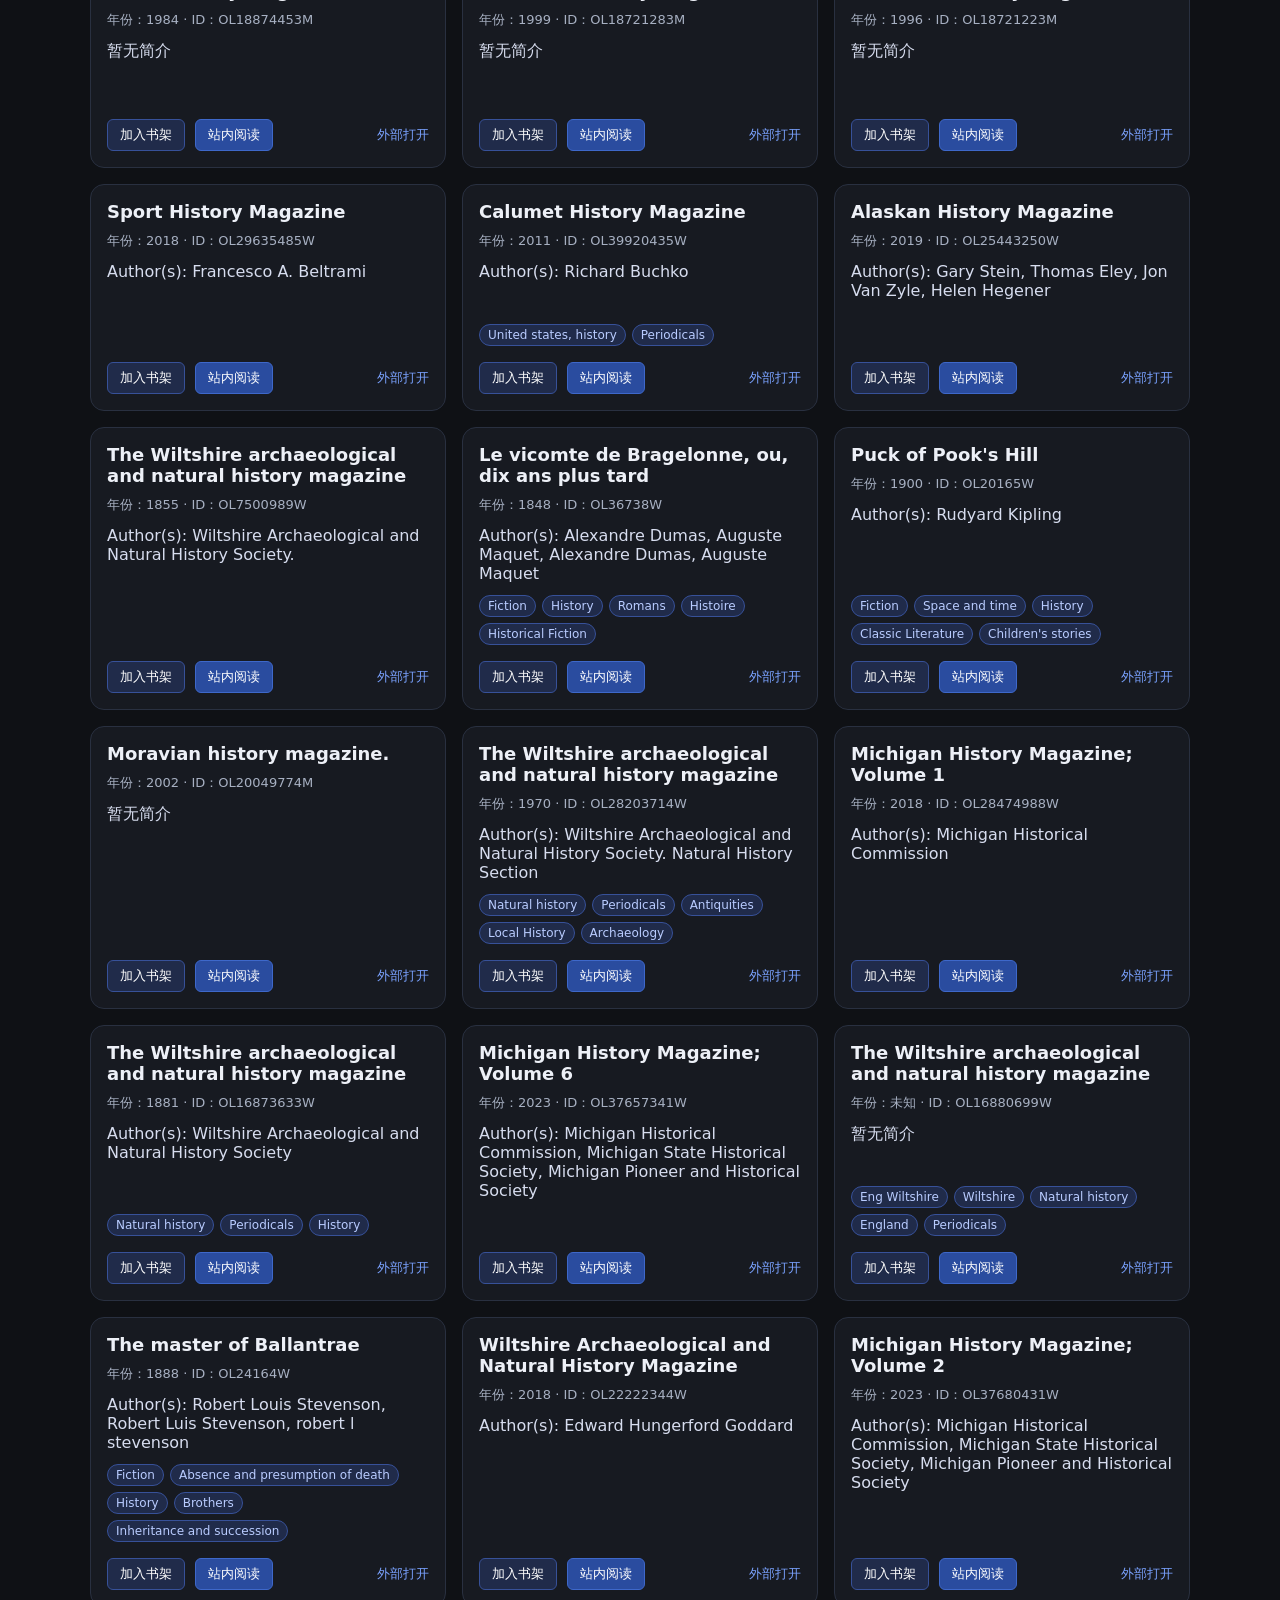
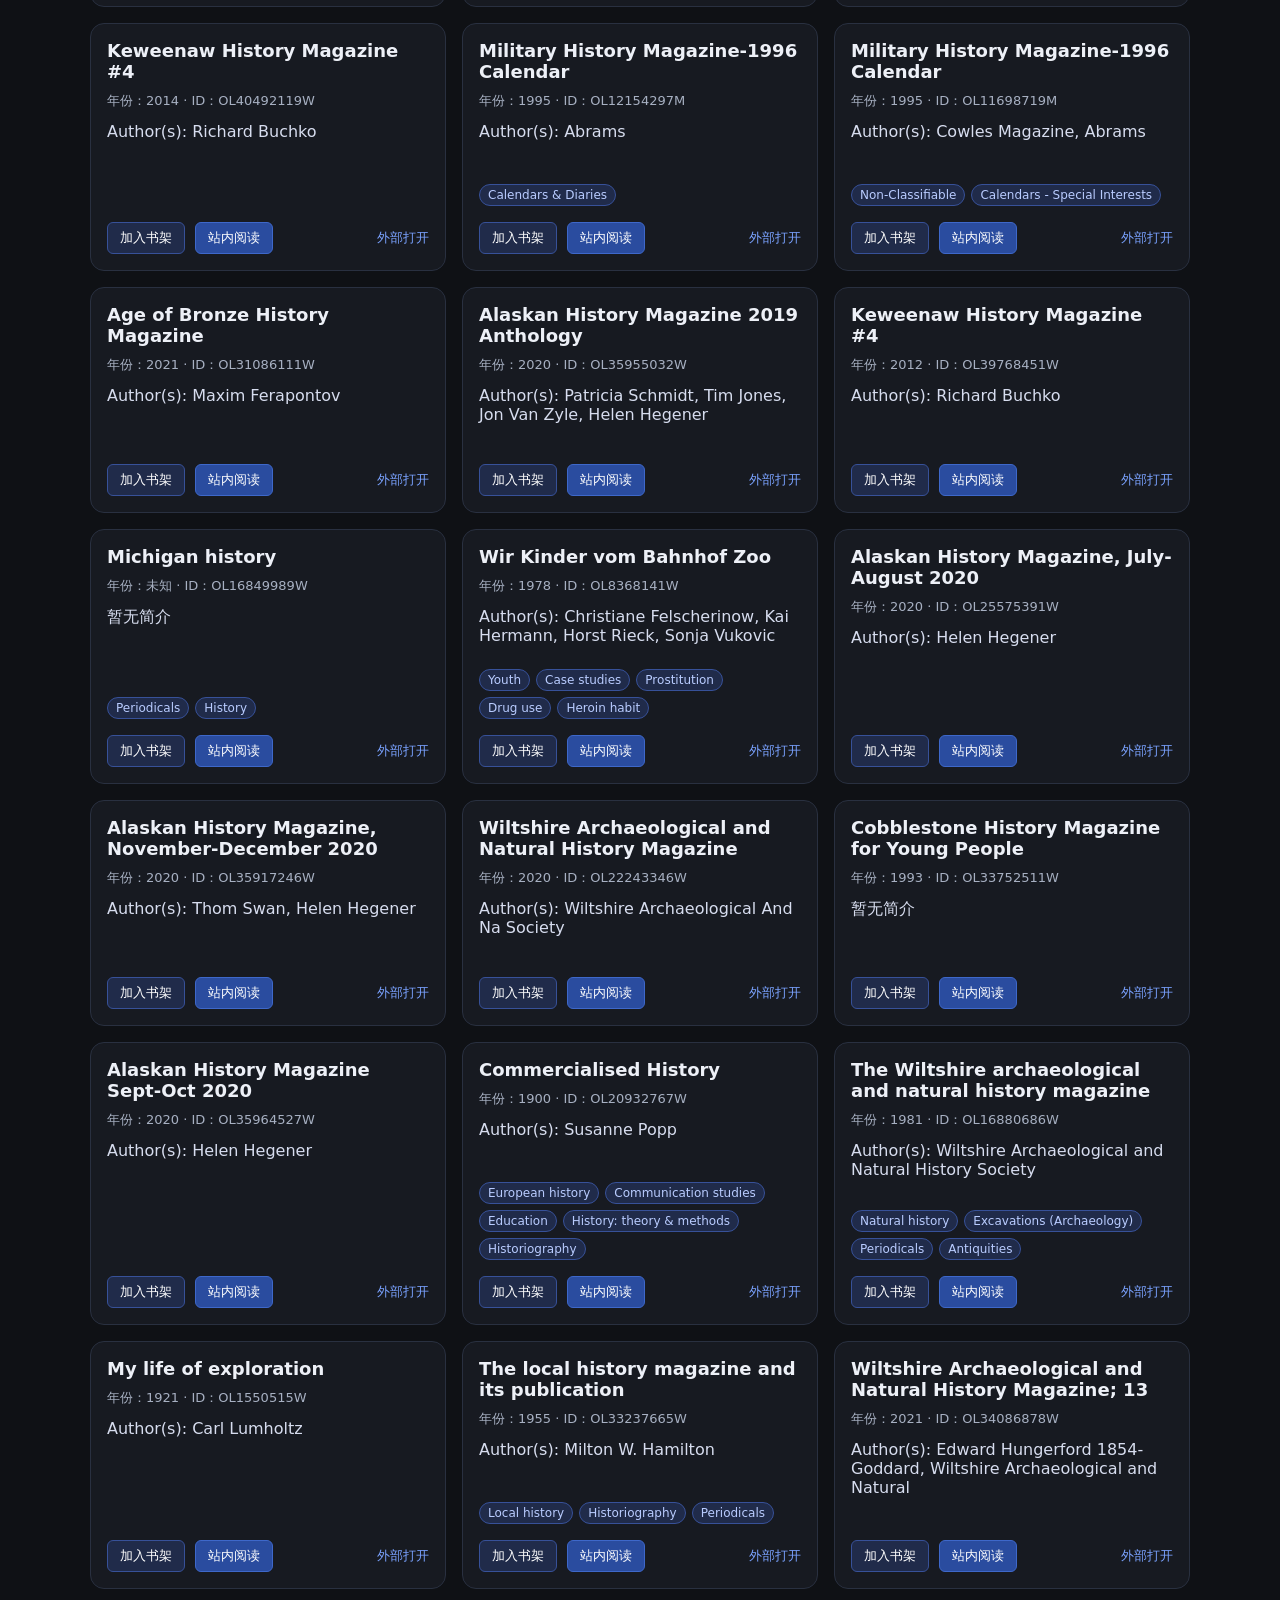
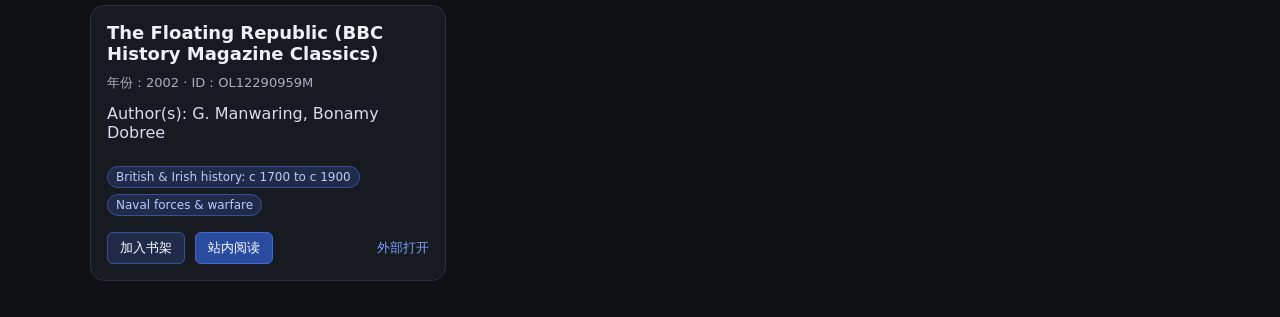
==== commit 04cd5c31: "feat: switch to Open Library API, add bookshelf and in-site reader" ====
--- a/index.html
+++ b/index.html
@@ -1,110 +1,60 @@
-<!DOCTYPE html>
+<!doctype html>
 <html lang="zh-CN">
-
 <head>
   <meta charset="UTF-8" />
   <meta name="viewport" content="width=device-width, initial-scale=1.0" />
-  <title>历史文献馆 - 从 Project Gutenberg 探索百年经典</title>
-  <meta name="description" content="从 Project Gutenberg 抓取与展示百年历史刊物与资料，探索无尽的公版宝库。" />
-  <link rel="preconnect" href="https://fonts.googleapis.com" />
-  <link rel="preconnect" href="https://fonts.gstatic.com" crossorigin />
-  <link
-    href="https://fonts.googleapis.com/css2?family=Noto+Sans+SC:wght@400;500;700&family=Noto+Serif+SC:wght@400;600&display=swap"
-    rel="stylesheet" />
+  <title>History Hub · 历史杂志档案</title>
   <link rel="stylesheet" href="styles.css" />
 </head>
-
 <body>
-  <header class="header">
-    <h1>📜 历史文献馆</h1>
-    <p>从 Project Gutenberg 古腾堡计划探索公版典籍，点击直达原页，完美支持沉浸式翻译</p>
+  <header class="container hero">
+    <h1>History Hub</h1>
+    <p>历史杂志抓取与静态展示站</p>
   </header>
 
   <main class="container">
-    <!-- 标签导航 -->
-    <div class="tab-nav">
-      <button class="tab-btn active" data-tab="search">🔍 搜索</button>
-      <button class="tab-btn" data-tab="bookshelf">
-        📚 我的书架
-        <span id="shelfCount" class="shelf-badge" style="display:none">0</span>
-      </button>
-      <button class="tab-btn" data-tab="local-reader">📖 站内阅读器</button>
-    </div>
-
-    <!-- 搜索标签页 -->
-    <section id="tab-search" class="tab-content active search-panel">
-      <form id="searchForm">
-        <input id="searchInput" type="search" placeholder="输入关键词，例如：Magazine / History / Science"
-          autocomplete="off" />
-        <button id="searchBtn" type="submit">搜索文献</button>
-      </form>
-      <div class="quick-actions">
-        <button class="quick-btn" type="button" data-query="Magazine">Magazine</button>
-        <button class="quick-btn" type="button" data-query="History">History</button>
-        <button class="quick-btn" type="button" data-query="Science">Science</button>
-      </div>
-      <div class="status-row">
-        <span id="statusText">准备搜索</span>
-        <span>结果数：<strong id="resultCount">0</strong></span>
-      </div>
-      <div id="loading" class="loading hidden">加载中...</div>
-      <div id="errorBox" class="error hidden"></div>
-      <div id="magazineGrid" class="magazine-grid"></div>
+    <section class="toolbar">
+      <input id="q" type="search" placeholder="搜索标题、主题、年份（例如：china / 1912）" />
+      <button id="bookshelfBtn">我的书架</button>
+      <button id="reloadBtn">刷新数据说明</button>
     </section>
 
-    <!-- 书架标签页 -->
-    <section id="tab-bookshelf" class="tab-content search-panel">
-      <div class="shelf-header">
-        <h2>我的书架</h2>
-        <span id="shelfStatus" class="shelf-status"></span>
-      </div>
-      <div id="shelfGrid" class="magazine-grid"></div>
-    </section>
+    <p class="hint">
+      数据来源：Open Library 元数据。<br />
+      首次部署后，请运行 <code>python scripts/fetch_magazines.py</code> 生成/更新 <code>data/magazines.json</code>。
+    </p>
 
-    <!-- 站内阅读器标签页 -->
-    <section id=”tab-local-reader” class=”tab-content reader-panel”>
-
-      <!-- 工具栏：书名 + 字号控制 + 清空 -->
-      <div class=”reader-toolbar”>
-        <span id=”readerBookLabel” class=”reader-book-label”>站内阅读器</span>
-        <div class=”reader-toolbar-end”>
-          <button id=”readerFontDecBtn” class=”reader-ctrl-btn” type=”button”
-                  title=”缩小字号” aria-label=”缩小字号”>A−</button>
-          <button id=”readerFontIncBtn” class=”reader-ctrl-btn” type=”button”
-                  title=”放大字号” aria-label=”放大字号”>A+</button>
-          <button id=”clearLocalReaderBtn” class=”reader-ctrl-btn reader-ctrl-btn--ghost”
-                  type=”button” title=”清空阅读内容” aria-label=”清空阅读内容”>✕</button>
-        </div>
-      </div>
-
-      <!-- 状态条 -->
-      <div id=”localReaderStatus” class=”reader-status-bar”>尚未打开书籍</div>
-
-      <!-- 书籍元数据（作者 + 原页链接），有书时才显示 -->
-      <div id=”localReaderMeta” class=”reader-meta hidden”>
-        <span id=”readerMetaCreator” class=”reader-meta-creator”></span>
-        <a id=”readerMetaLink” class=”reader-meta-link”
-           href=”#” target=”_blank” rel=”noopener noreferrer” hidden>查看 Gutenberg 原页</a>
-      </div>
-
-      <!-- 阅读进度条 -->
-      <div id=”readerProgressWrap” class=”reader-progress-wrap hidden”>
-        <div id=”readerProgressBar” class=”reader-progress-fill”></div>
-      </div>
-
-      <!-- 正文区域（<article> 保证沉浸式翻译插件可识别） -->
-      <article id=”localReaderContent” class=”reader-body”>
-        <p class=”reader-placeholder”>请在搜索结果或书架中点击”🧾 站内阅读”开始阅读。</p>
-      </article>
-
-    </section>
+    <section id="stats" class="stats"></section>
+    <section id="grid" class="grid"></section>
   </main>
 
-  <footer class="footer">
-    数据来源于 Project Gutenberg，可直达原页，也可在站内阅读模式下配合沉浸式翻译插件使用。
-  </footer>
+  <!-- 阅读器 Modal -->
+  <div id="readerModal" class="modal">
+    <div class="modal-content">
+      <div class="modal-header">
+        <h2 id="readerTitle">阅读中</h2>
+        <button id="closeReaderBtn" class="close-btn">&times;</button>
+      </div>
+      <div class="modal-body">
+        <iframe id="readerFrame" src="" frameborder="0"></iframe>
+      </div>
+    </div>
+  </div>
+
+  <template id="cardTpl">
+    <article class="card">
+      <h3 class="title"></h3>
+      <p class="meta"></p>
+      <p class="desc"></p>
+      <div class="tags"></div>
+      <div class="actions">
+        <button class="bookmark-btn">加入书架</button>
+        <button class="read-btn">站内阅读</button>
+        <a class="link" target="_blank" rel="noopener noreferrer">外部打开</a>
+      </div>
+    </article>
+  </template>
 
   <script src="script.js"></script>
 </body>
-
-</html>
+</html>
--- a/styles.css
+++ b/styles.css
@@ -1,602 +1,188 @@
 :root {
-  --bg: #0c0e13;
-  --bg2: #0f1115;
-  --panel: #161920;
-  --panel-hover: #1d2030;
-  --border: #252c3e;
-  --border-bright: #363e58;
-  --text-main: #eef1fa;
-  --text-sub: #8a94ac;
-  --text-dim: #55607a;
-  --brand: #c8920e;
-  --brand-hover: #e5a820;
-  --brand-dim: rgba(200, 146, 14, 0.12);
-  --brand-glow: rgba(200, 146, 14, 0.22);
-  --radius: 12px;
-  --radius-lg: 16px;
-  --shadow-sm: 0 2px 8px rgba(0,0,0,0.35);
-  --shadow-card: 0 4px 24px rgba(0,0,0,0.55);
-  --shadow-hover: 0 10px 36px rgba(0,0,0,0.65), 0 0 0 1px rgba(200,146,14,0.3);
-  --shadow-glow: 0 0 28px var(--brand-glow);
+  --bg: #0f1115;
+  --panel: #171a21;
+  --text: #edf0f7;
+  --muted: #a7b0c2;
+  --accent: #7aa2ff;
+  --border: #293040;
 }
 
-* {
+* { box-sizing: border-box; }
+body {
   margin: 0;
-  padding: 0;
-  box-sizing: border-box;
+  font-family: Inter, system-ui, -apple-system, Segoe UI, Roboto, "PingFang SC", sans-serif;
+  background: radial-gradient(circle at top, #191f2d 0%, var(--bg) 45%);
+  color: var(--text);
+}
+.container {
+  width: min(1100px, 92vw);
+  margin: 0 auto;
+}
+.hero {
+  padding: 36px 0 12px;
+}
+.hero h1 { margin: 0; font-size: clamp(30px, 6vw, 48px); }
+.hero p { margin: 0; margin-top: 8px; color: var(--muted); }
+
+.toolbar {
+  display: flex;
+  gap: 10px;
+  margin: 18px 0 8px;
+}
+input[type="search"] {
+  flex: 1;
+  border: 1px solid var(--border);
+  background: var(--panel);
+  color: var(--text);
+  border-radius: 10px;
+  padding: 12px 14px;
+}
+button {
+  border: 1px solid #3e68ca;
+  background: #2a4c9f;
+  color: white;
+  border-radius: 10px;
+  padding: 12px 14px;
+  cursor: pointer;
+  transition: all 0.2s;
+}
+button:hover {
+  background: #3e68ca;
+}
+button.active {
+  background: #ff9800;
+  border-color: #f57c00;
 }
 
-body {
-  font-family: "Noto Sans SC", "Noto Serif SC", -apple-system, BlinkMacSystemFont, "Segoe UI", serif;
-  background: var(--bg);
-  color: var(--text-main);
-  min-height: 100vh;
-  background-image: radial-gradient(ellipse 90% 45% at 50% 0%, rgba(200,146,14,0.07) 0%, transparent 65%);
+.hint {
+  color: var(--muted);
+  line-height: 1.6;
 }
-
-/* ══════════════ 自定义滚动条 ══════════════ */
-
-::-webkit-scrollbar { width: 6px; height: 6px; }
-::-webkit-scrollbar-track { background: transparent; }
-::-webkit-scrollbar-thumb { background: var(--border-bright); border-radius: 3px; }
-::-webkit-scrollbar-thumb:hover { background: var(--text-dim); }
-
-/* ══════════════ Header ══════════════ */
-
-.header {
-  padding: 2.4rem 1rem 2rem;
-  text-align: center;
-  position: relative;
-  border-bottom: 1px solid var(--border);
+.stats {
+  margin: 18px 0;
+  color: var(--muted);
 }
-
-.header::after {
-  content: "";
-  position: absolute;
-  bottom: -1px;
-  left: 50%;
-  transform: translateX(-50%);
-  width: 140px;
-  height: 2px;
-  background: linear-gradient(90deg, transparent, var(--brand), transparent);
+.grid {
+  display: grid;
+  grid-template-columns: repeat(auto-fill, minmax(280px, 1fr));
+  gap: 16px;
+  padding-bottom: 36px;
 }
-
-.header h1 {
-  font-size: 2.3rem;
-  font-family: "Noto Serif SC", serif;
-  background: linear-gradient(135deg, #f0d070 0%, var(--brand-hover) 45%, #a87010 100%);
-  -webkit-background-clip: text;
-  -webkit-text-fill-color: transparent;
-  background-clip: text;
-  letter-spacing: 0.06em;
-}
-
-.header p {
-  margin-top: 0.65rem;
-  color: var(--text-sub);
-  font-size: 0.91rem;
-  letter-spacing: 0.015em;
-}
-
-/* ══════════════ 主容器 ══════════════ */
-
-.container {
-  max-width: 1200px;
-  margin: 0 auto;
-  padding: 1.5rem 1.2rem;
-}
-
-/* ══════════════ 搜索面板 ══════════════ */
-
-.search-panel {
+.card {
   background: var(--panel);
   border: 1px solid var(--border);
-  border-radius: var(--radius-lg);
-  padding: 1.3rem;
-  box-shadow: var(--shadow-sm);
+  border-radius: 14px;
+  padding: 16px;
+  display: flex;
+  flex-direction: column;
 }
+.title {
+  margin: 0 0 10px;
+  font-size: 18px;
+}
+.meta {
+  margin: 0;
+  color: var(--muted);
+  font-size: 13px;
+}
+.desc {
+  min-height: 50px;
+  color: #d7ddef;
+  margin: 12px 0;
+  flex: 1;
+}
+.tags {
+  display: flex;
+  flex-wrap: wrap;
+  gap: 6px;
+  margin-bottom: 16px;
+}
+.tag {
+  font-size: 12px;
+  border: 1px solid #375199;
+  color: #b9ccff;
+  background: #202b4a;
+  border-radius: 999px;
+  padding: 3px 8px;
+}
+.actions {
+  display: flex;
+  gap: 10px;
+  align-items: center;
+}
+.actions button {
+  padding: 6px 12px;
+  font-size: 13px;
+  border-radius: 6px;
+}
+.bookmark-btn {
+  background: #202b4a;
+  border: 1px solid #375199;
+}
+.bookmark-btn.saved {
+  background: #e65100;
+  border-color: #ff9800;
+}
+.read-btn {
+  background: #2a4c9f;
+}
+.link {
+  color: var(--accent);
+  text-decoration: none;
+  font-size: 13px;
+  margin-left: auto;
+}
+.link:hover { text-decoration: underline; }
 
-#searchForm {
+/* Modal styles for in-site reading */
+.modal {
+  display: none;
+  position: fixed;
+  top: 0; left: 0; width: 100%; height: 100%;
+  background: rgba(0,0,0,0.8);
+  z-index: 1000;
+  padding: 20px;
+}
+.modal.open {
+  display: block;
+}
+.modal-content {
+  background: #fff;
+  width: 100%;
+  height: 100%;
+  border-radius: 12px;
   display: flex;
-  gap: 0.65rem;
+  flex-direction: column;
+  overflow: hidden;
 }
-
-#searchInput {
-  flex: 1;
-  border: 1px solid var(--border);
-  background: rgba(10, 12, 18, 0.8);
-  color: var(--text-main);
-  border-radius: var(--radius);
-  padding: 0.78rem 1rem;
-  font-size: 0.95rem;
-  transition: border-color 0.2s, box-shadow 0.2s;
-}
-
-#searchInput:focus {
-  outline: none;
-  border-color: var(--brand);
-  box-shadow: 0 0 0 3px var(--brand-dim);
-}
-
-#searchInput::placeholder {
-  color: var(--text-dim);
-}
-
-#searchBtn {
-  border: none;
-  border-radius: var(--radius);
-  background: linear-gradient(135deg, #c8920e 0%, #e5a820 100%);
-  color: #fff;
-  padding: 0.78rem 1.35rem;
-  cursor: pointer;
-  font-size: 0.92rem;
-  font-weight: 500;
-  display: inline-flex;
-  align-items: center;
-  justify-content: center;
-  transition: filter 0.2s, transform 0.15s, box-shadow 0.2s;
-  box-shadow: 0 2px 14px rgba(200,146,14,0.32);
-  white-space: nowrap;
-}
-
-#searchBtn:hover {
-  filter: brightness(1.12);
-  transform: translateY(-1px);
-  box-shadow: 0 4px 18px rgba(200,146,14,0.45);
-}
-
-#searchBtn:active { transform: translateY(0); }
-
-#searchBtn:disabled {
-  opacity: 0.5;
-  cursor: not-allowed;
-  transform: none;
-  box-shadow: none;
-}
-
-.quick-actions {
-  margin-top: 0.9rem;
-  display: flex;
-  gap: 0.5rem;
-  flex-wrap: wrap;
-}
-
-.quick-btn {
-  border: 1px solid var(--border-bright);
-  border-radius: 20px;
-  background: transparent;
-  color: var(--text-sub);
-  padding: 0.35rem 0.9rem;
-  cursor: pointer;
-  font-size: 0.83rem;
-  display: inline-flex;
-  align-items: center;
-  justify-content: center;
-  transition: all 0.2s;
-}
-
-.quick-btn:hover {
-  border-color: var(--brand);
-  color: var(--brand-hover);
-  background: var(--brand-dim);
-}
-
-.status-row {
-  margin: 1rem 0;
+.modal-header {
+  background: #f1f1f1;
+  padding: 12px 20px;
   display: flex;
   justify-content: space-between;
   align-items: center;
-  color: var(--text-dim);
-  font-size: 0.86rem;
+  color: #333;
 }
-
-.status-row strong { color: var(--text-sub); }
-
-.loading,
-.error {
-  margin-bottom: 1rem;
-  border-radius: var(--radius);
-  padding: 0.85rem 1rem;
-  font-size: 0.9rem;
+.modal-header h2 {
+  margin: 0;
+  font-size: 18px;
 }
-
-.loading {
-  background: rgba(18, 30, 52, 0.8);
-  border: 1px solid #274b72;
-  color: #7eb9ff;
+.close-btn {
+  background: none;
+  border: none;
+  color: #333;
+  font-size: 28px;
+  cursor: pointer;
+  padding: 0;
+  line-height: 1;
 }
-
-.error {
-  background: rgba(46, 18, 26, 0.8);
-  border: 1px solid #723040;
-  color: #ffb0bf;
+.close-btn:hover { background: none; color: red; }
+.modal-body {
+  flex: 1;
+  background: #fff;
 }
-
-.magazine-empty {
-  padding: 3rem 1.5rem;
-  color: var(--text-dim);
-  text-align: center;
-  font-size: 0.92rem;
+.modal-body iframe {
+  width: 100%;
+  height: 100%;
+  border: none;
 }
-
-.hidden { display: none !important; }
-
-/* ══════════════ 标签导航 ══════════════ */
-
-.tab-nav {
-  display: flex;
-  gap: 0.5rem;
-  margin-bottom: 1.2rem;
-  padding-bottom: 0.85rem;
-  border-bottom: 1px solid var(--border);
-}
-
-.tab-btn {
-  border: 1px solid var(--border);
-  border-radius: 20px;
-  background: transparent;
-  color: var(--text-sub);
-  padding: 0.55rem 1.3rem;
-  cursor: pointer;
-  font-size: 0.9rem;
-  display: inline-flex;
-  align-items: center;
-  gap: 0.4rem;
-  transition: all 0.2s;
-  white-space: nowrap;
-}
-
-.tab-btn:hover {
-  background: var(--panel-hover);
-  color: var(--text-main);
-  border-color: var(--border-bright);
-}
-
-.tab-btn.active {
-  background: linear-gradient(135deg, #c8920e 0%, #e5a820 100%);
-  color: #fff;
-  border-color: transparent;
-  box-shadow: 0 2px 12px rgba(200,146,14,0.28);
-}
-
-.tab-content { display: none; }
-.tab-content.active { display: block; }
-
-.shelf-badge {
-  background: rgba(255,255,255,0.28);
-  color: #fff;
-  border-radius: 10px;
-  padding: 0 0.4rem;
-  font-size: 0.74rem;
-  min-width: 1.2rem;
-  line-height: 1.4;
-  text-align: center;
-  display: inline-flex;
-  align-items: center;
-  justify-content: center;
-}
-
-/* ══════════════ 书架 ══════════════ */
-
-.shelf-header {
-  display: flex;
-  align-items: center;
-  justify-content: space-between;
-  margin-bottom: 1.1rem;
-}
-
-.shelf-header h2 {
-  font-size: 1.1rem;
-  font-family: "Noto Serif SC", serif;
-  color: var(--text-main);
-}
-
-.shelf-status {
-  color: var(--text-dim);
-  font-size: 0.87rem;
-}
-
-.shelf-date-label { font-size: 0.78rem; }
-
-/* ══════════════ 站内阅读器 ══════════════ */
-
-/* 外层面板：与 .search-panel 同款外框，但不加内边距（由子区块自行管理） */
-.reader-panel {
-  background: var(--panel);
-  border: 1px solid var(--border);
-  border-radius: var(--radius-lg);
-  box-shadow: var(--shadow-sm);
-  overflow: hidden;     /* 让进度条和工具栏边框整齐裁切在圆角内 */
-}
-
-/* 工具栏 */
-.reader-toolbar {
-  display: flex;
-  align-items: center;
-  justify-content: space-between;
-  gap: 0.5rem;
-  padding: 0.82rem 1.15rem;
-  border-bottom: 1px solid var(--border);
-}
-
-.reader-book-label {
-  font-size: 0.9rem;
-  font-family: "Noto Serif SC", serif;
-  color: var(--text-sub);
-  white-space: nowrap;
-  overflow: hidden;
-  text-overflow: ellipsis;
-  min-width: 0;
-}
-
-.reader-toolbar-end {
-  display: flex;
-  gap: 0.35rem;
-  flex-shrink: 0;
-}
-
-/* 工具栏按钮（字号 +/−、清空） */
-.reader-ctrl-btn {
-  border: 1px solid var(--border-bright);
-  border-radius: var(--radius);
-  background: transparent;
-  color: var(--text-sub);
-  padding: 0.28rem 0.62rem;
-  cursor: pointer;
-  font-size: 0.82rem;
-  line-height: 1;
-  transition: border-color 0.2s, color 0.2s, background 0.2s;
-}
-
-.reader-ctrl-btn:hover {
-  border-color: var(--brand);
-  color: var(--brand-hover);
-  background: var(--brand-dim);
-}
-
-/* 清空按钮悬停用红色警示 */
-.reader-ctrl-btn--ghost:hover {
-  border-color: rgba(255, 100, 100, 0.4);
-  color: #ff7575;
-  background: rgba(255, 100, 100, 0.08);
-}
-
-/* 状态条 */
-.reader-status-bar {
-  padding: 0.42rem 1.15rem;
-  font-size: 0.82rem;
-  color: var(--text-dim);
-}
-
-.reader-status-bar--error { color: #ffb0bf; }
-
-/* 元数据条（作者 + 原页链接） */
-.reader-meta {
-  display: flex;
-  align-items: baseline;
-  flex-wrap: wrap;
-  gap: 0.6rem 1.2rem;
-  padding: 0.52rem 1.15rem;
-  border-top: 1px solid var(--border);
-  border-bottom: 1px solid var(--border);
-  background: rgba(255, 255, 255, 0.02);
-}
-
-.reader-meta-creator {
-  font-size: 0.84rem;
-  color: var(--text-sub);
-}
-
-.reader-meta-link {
-  font-size: 0.82rem;
-  color: var(--brand-hover);
-  text-decoration: none;
-}
-
-.reader-meta-link:hover { text-decoration: underline; }
-
-/* 阅读进度条 */
-.reader-progress-wrap {
-  height: 2px;
-  background: var(--border);
-}
-
-.reader-progress-fill {
-  height: 100%;
-  width: 0%;
-  background: var(--brand);
-  transition: width 0.12s linear;
-}
-
-/* 正文区域 */
-.reader-body {
-  padding: 1.9rem 1.6rem 4rem;
-  line-height: 1.95;
-  font-size: 18px;                /* 由 JS 动态覆盖 */
-  color: var(--text-main);
-  overflow-wrap: anywhere;
-  max-width: 820px;
-  margin: 0 auto;
-}
-
-.reader-body p {
-  margin: 0;
-  text-indent: 2em;              /* 中文段落首行缩进 */
-}
-
-.reader-body p + p { margin-top: 0.88em; }
-
-.reader-placeholder {
-  color: var(--text-dim);
-  text-align: center;
-  padding-top: 3.5rem;
-  text-indent: 0 !important;
-}
-
-/* ══════════════ 书籍卡片 ══════════════ */
-
-.magazine-grid {
-  display: grid;
-  grid-template-columns: repeat(auto-fill, minmax(200px, 1fr));
-  gap: 1.2rem;
-}
-
-.magazine-card {
-  background: var(--panel);
-  border: 1px solid var(--border);
-  border-radius: var(--radius-lg);
-  overflow: hidden;
-  transition: transform 0.25s ease, box-shadow 0.25s ease, border-color 0.25s ease;
-  box-shadow: var(--shadow-sm);
-}
-
-.magazine-card:hover {
-  transform: translateY(-5px);
-  box-shadow: var(--shadow-hover);
-  border-color: rgba(200,146,14,0.35);
-}
-
-.card-cover-link {
-  position: relative;
-  display: block;
-  cursor: pointer;
-  text-decoration: none;
-  overflow: hidden;
-}
-
-.magazine-cover {
-  width: 100%;
-  aspect-ratio: 3 / 4;
-  object-fit: cover;
-  background: #111420;
-  display: block;
-  transition: transform 0.3s ease;
-}
-
-.magazine-card:hover .magazine-cover {
-  transform: scale(1.04);
-}
-
-.magazine-content {
-  padding: 0.9rem;
-}
-
-.magazine-title {
-  font-size: 0.93rem;
-  line-height: 1.45;
-  min-height: 2.5rem;
-  font-family: "Noto Serif SC", serif;
-  color: var(--text-main);
-}
-
-.magazine-meta {
-  margin-top: 0.45rem;
-  color: var(--text-sub);
-  font-size: 0.83rem;
-}
-
-.magazine-subject {
-  margin-top: 0.35rem;
-  color: var(--text-dim);
-  font-size: 0.78rem;
-  line-height: 1.35;
-  display: -webkit-box;
-  -webkit-line-clamp: 2;
-  -webkit-box-orient: vertical;
-  overflow: hidden;
-}
-
-.magazine-actions {
-  margin-top: 0.8rem;
-  display: flex;
-  gap: 0.4rem;
-  flex-wrap: wrap;
-}
-
-.view-btn {
-  border: none;
-  border-radius: var(--radius);
-  background: linear-gradient(135deg, #c8920e 0%, #e5a820 100%);
-  color: #fff;
-  padding: 0.52rem 0.88rem;
-  cursor: pointer;
-  font-size: 0.85rem;
-  display: inline-flex;
-  align-items: center;
-  justify-content: center;
-  transition: filter 0.2s, transform 0.15s;
-  box-shadow: 0 1px 8px rgba(200,146,14,0.25);
-  text-decoration: none;
-}
-
-.view-btn:hover {
-  filter: brightness(1.12);
-  transform: translateY(-1px);
-}
-
-/* ══════════════ 书架操作按钮 ══════════════ */
-
-.shelf-btn {
-  border: 1px solid var(--border);
-  border-radius: var(--radius);
-  background: transparent;
-  color: var(--text-sub);
-  padding: 0.5rem 0.72rem;
-  cursor: pointer;
-  font-size: 0.81rem;
-  display: inline-flex;
-  align-items: center;
-  gap: 0.2rem;
-  transition: all 0.2s;
-}
-
-.shelf-btn:hover {
-  background: var(--panel-hover);
-  color: var(--text-main);
-  border-color: var(--border-bright);
-}
-
-.shelf-btn--remove {
-  color: #ff7575;
-  border-color: rgba(255,100,100,0.25);
-}
-
-.shelf-btn--remove:hover {
-  background: rgba(255,100,100,0.1);
-  border-color: rgba(255,100,100,0.45);
-}
-
-/* ══════════════ Footer ══════════════ */
-
-.footer {
-  text-align: center;
-  color: var(--text-dim);
-  border-top: 1px solid var(--border);
-  margin-top: 2rem;
-  padding: 1.4rem 1rem 2rem;
-  font-size: 0.83rem;
-  letter-spacing: 0.01em;
-}
-
-/* ══════════════ 响应式 ══════════════ */
-
-@media (max-width: 760px) {
-  .header h1 { font-size: 1.8rem; }
-
-  #searchForm { flex-direction: column; }
-  #searchBtn { width: 100%; }
-
-  .reader-body {
-    padding: 1.2rem 1rem 2.5rem;
-    font-size: 17px;
-  }
-
-  .reader-toolbar {
-    padding: 0.7rem 0.9rem;
-  }
-
-  .magazine-grid {
-    grid-template-columns: repeat(auto-fill, minmax(155px, 1fr));
-    gap: 1rem;
-  }
-}
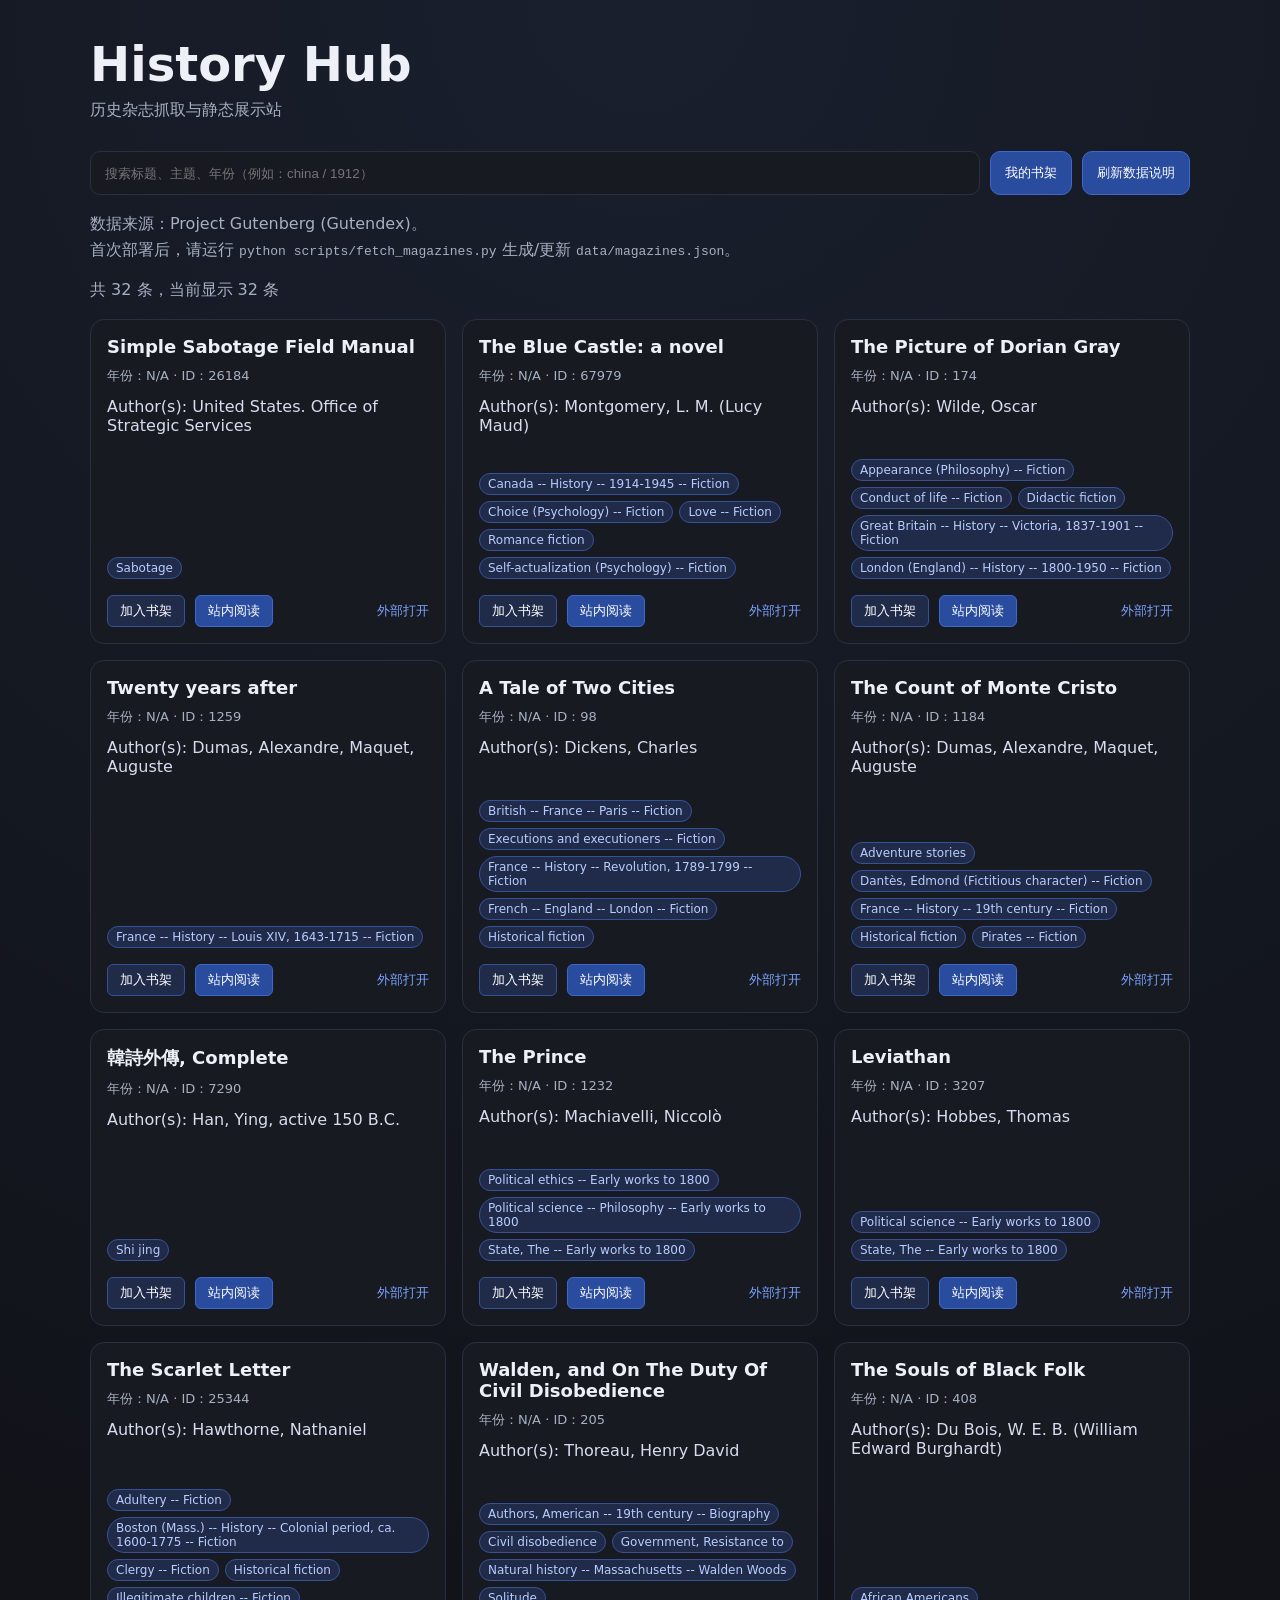
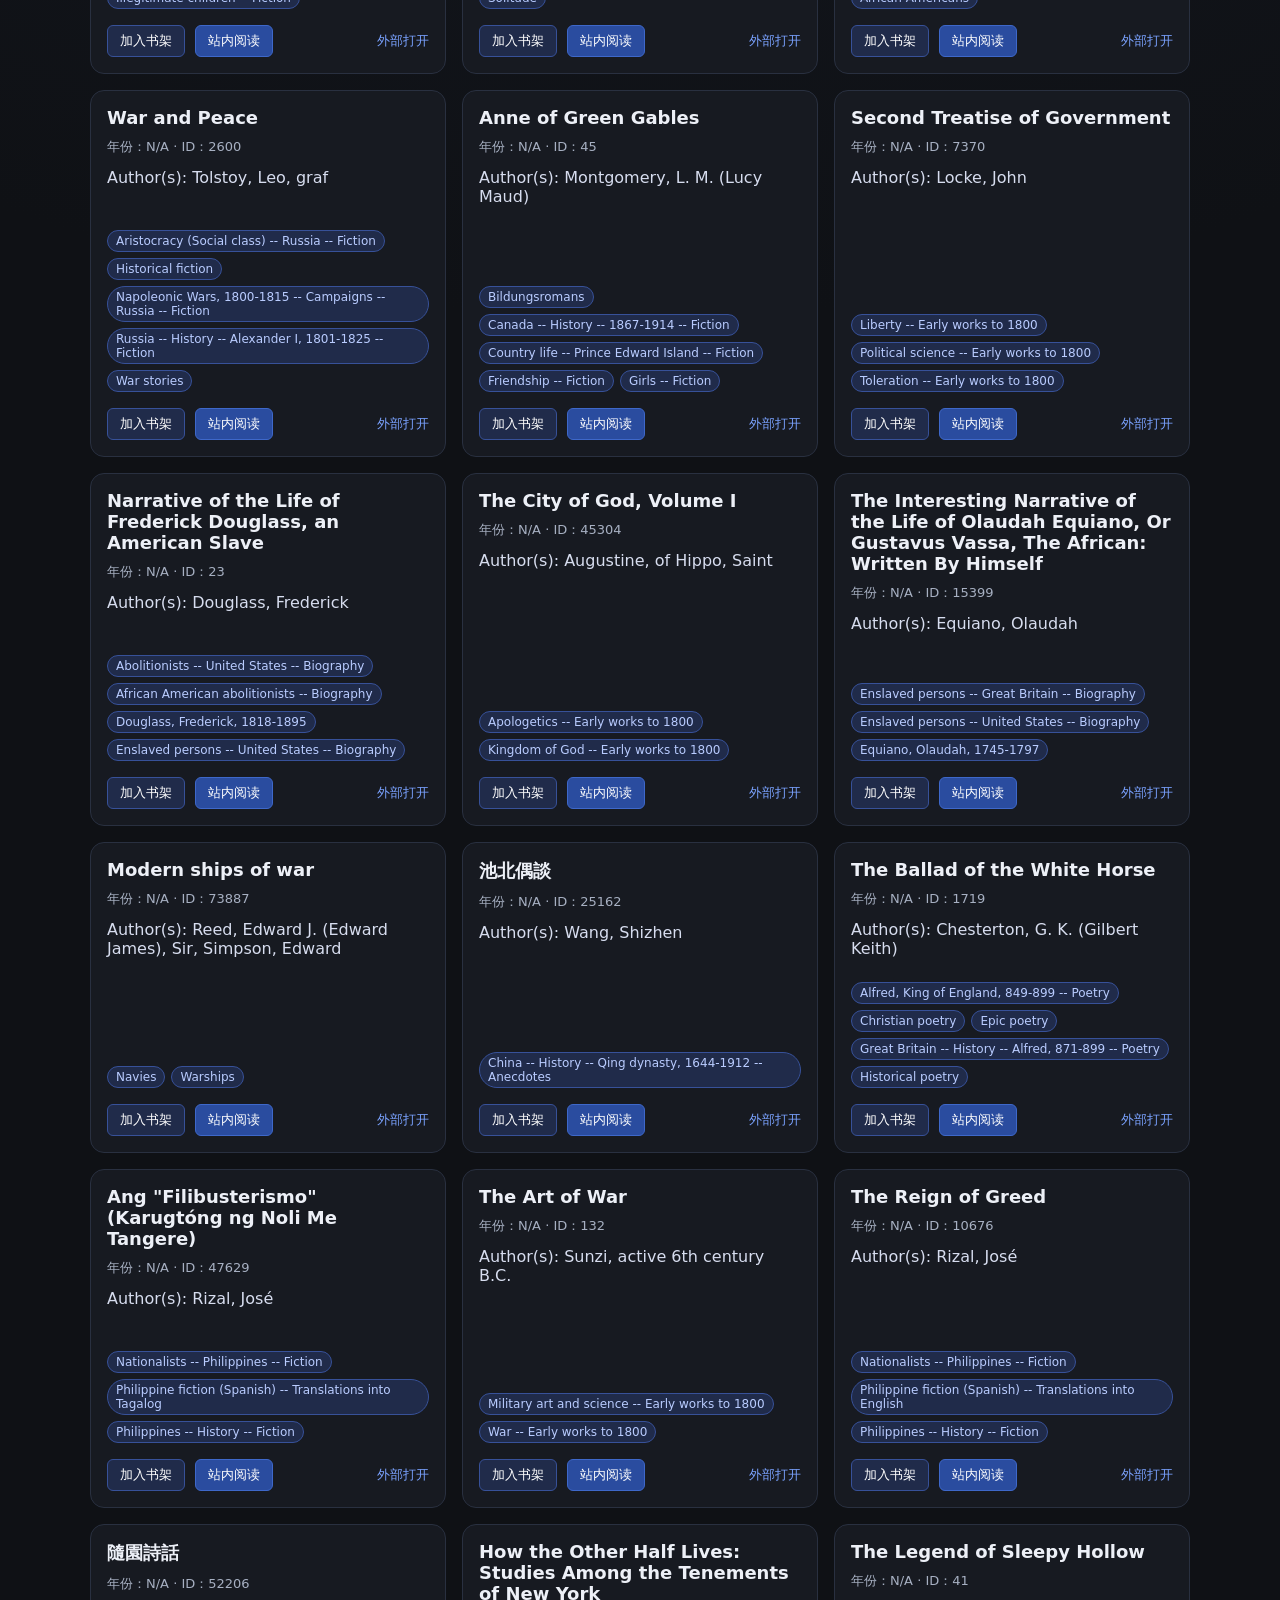
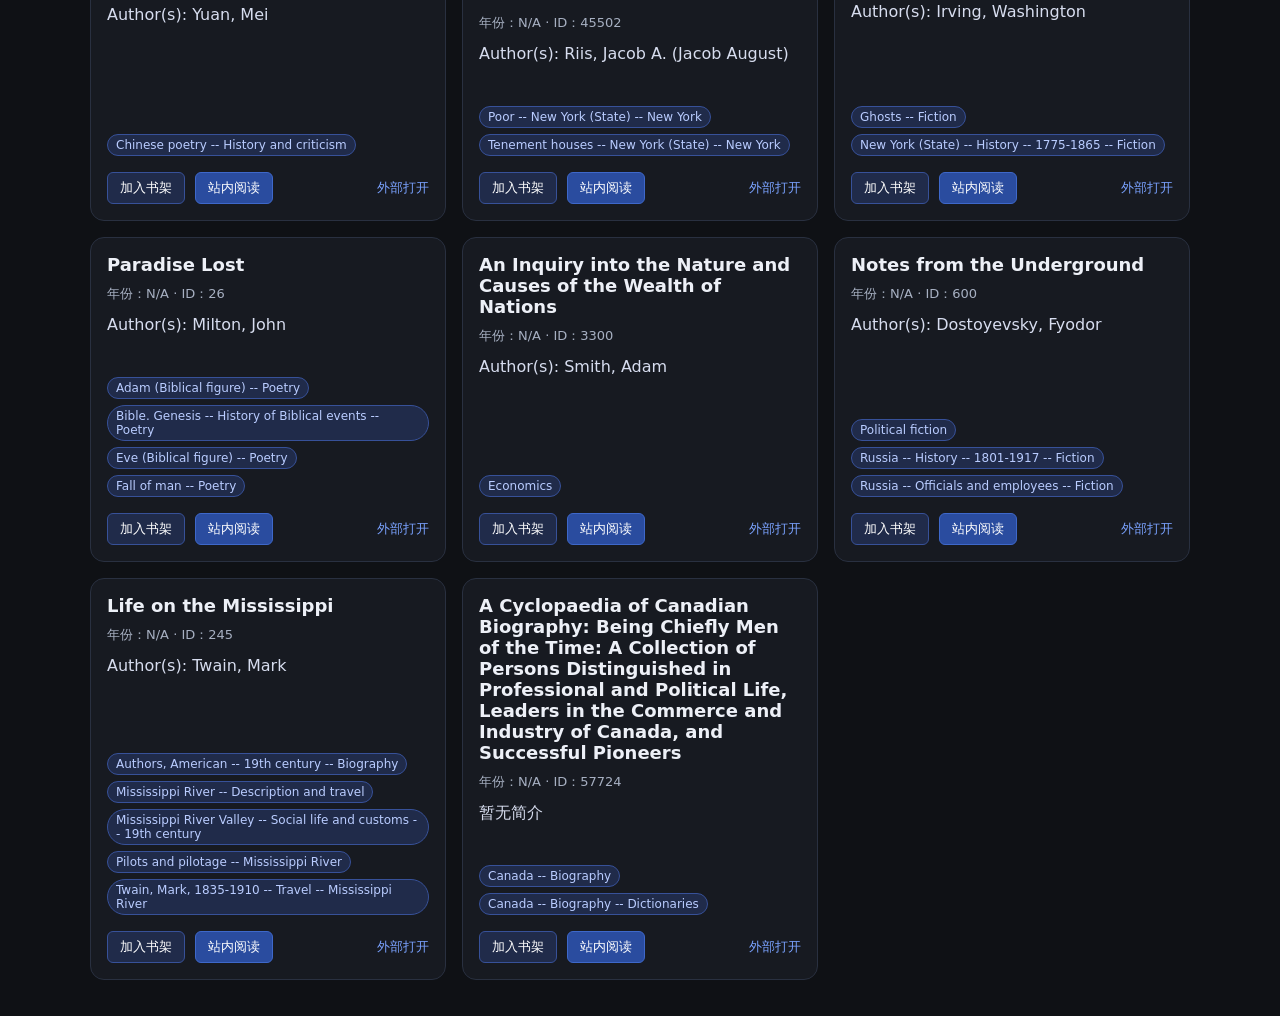
==== commit c82368b0: "chore: switch source to Project Gutenberg" ====
--- a/index.html
+++ b/index.html
@@ -20,7 +20,7 @@
     </section>
 
     <p class="hint">
-      数据来源：Open Library 元数据。<br />
+      数据来源：Project Gutenberg (Gutendex)。<br />
       首次部署后，请运行 <code>python scripts/fetch_magazines.py</code> 生成/更新 <code>data/magazines.json</code>。
     </p>
 
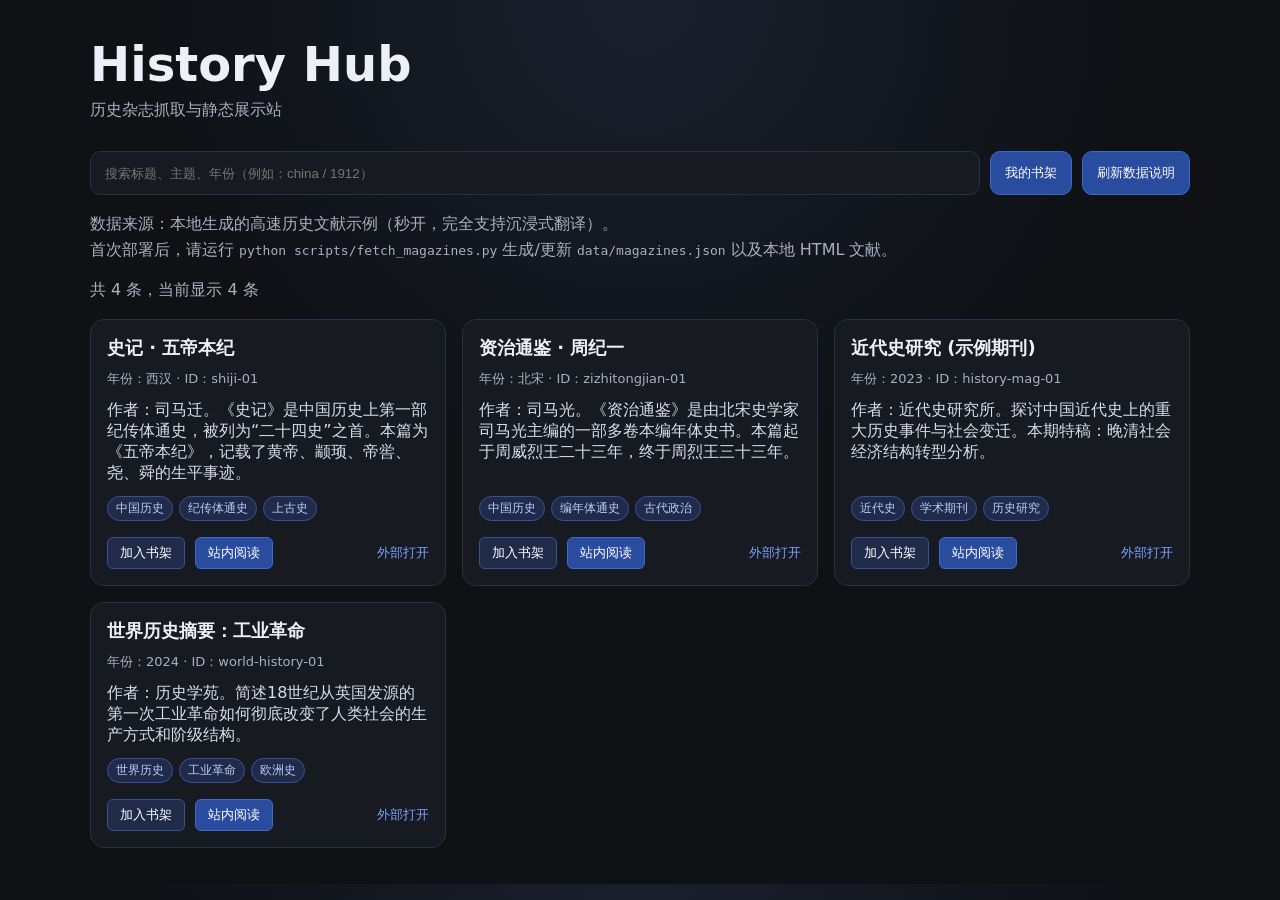
==== commit 9f5b3e5a: "feat: use local static mock history articles for fast loading" ====
--- a/index.html
+++ b/index.html
@@ -20,8 +20,8 @@
     </section>
 
     <p class="hint">
-      数据来源：Project Gutenberg (Gutendex)。<br />
-      首次部署后，请运行 <code>python scripts/fetch_magazines.py</code> 生成/更新 <code>data/magazines.json</code>。
+      数据来源：本地生成的高速历史文献示例（秒开，完全支持沉浸式翻译）。<br />
+      首次部署后，请运行 <code>python scripts/fetch_magazines.py</code> 生成/更新 <code>data/magazines.json</code> 以及本地 HTML 文献。
     </p>
 
     <section id="stats" class="stats"></section>
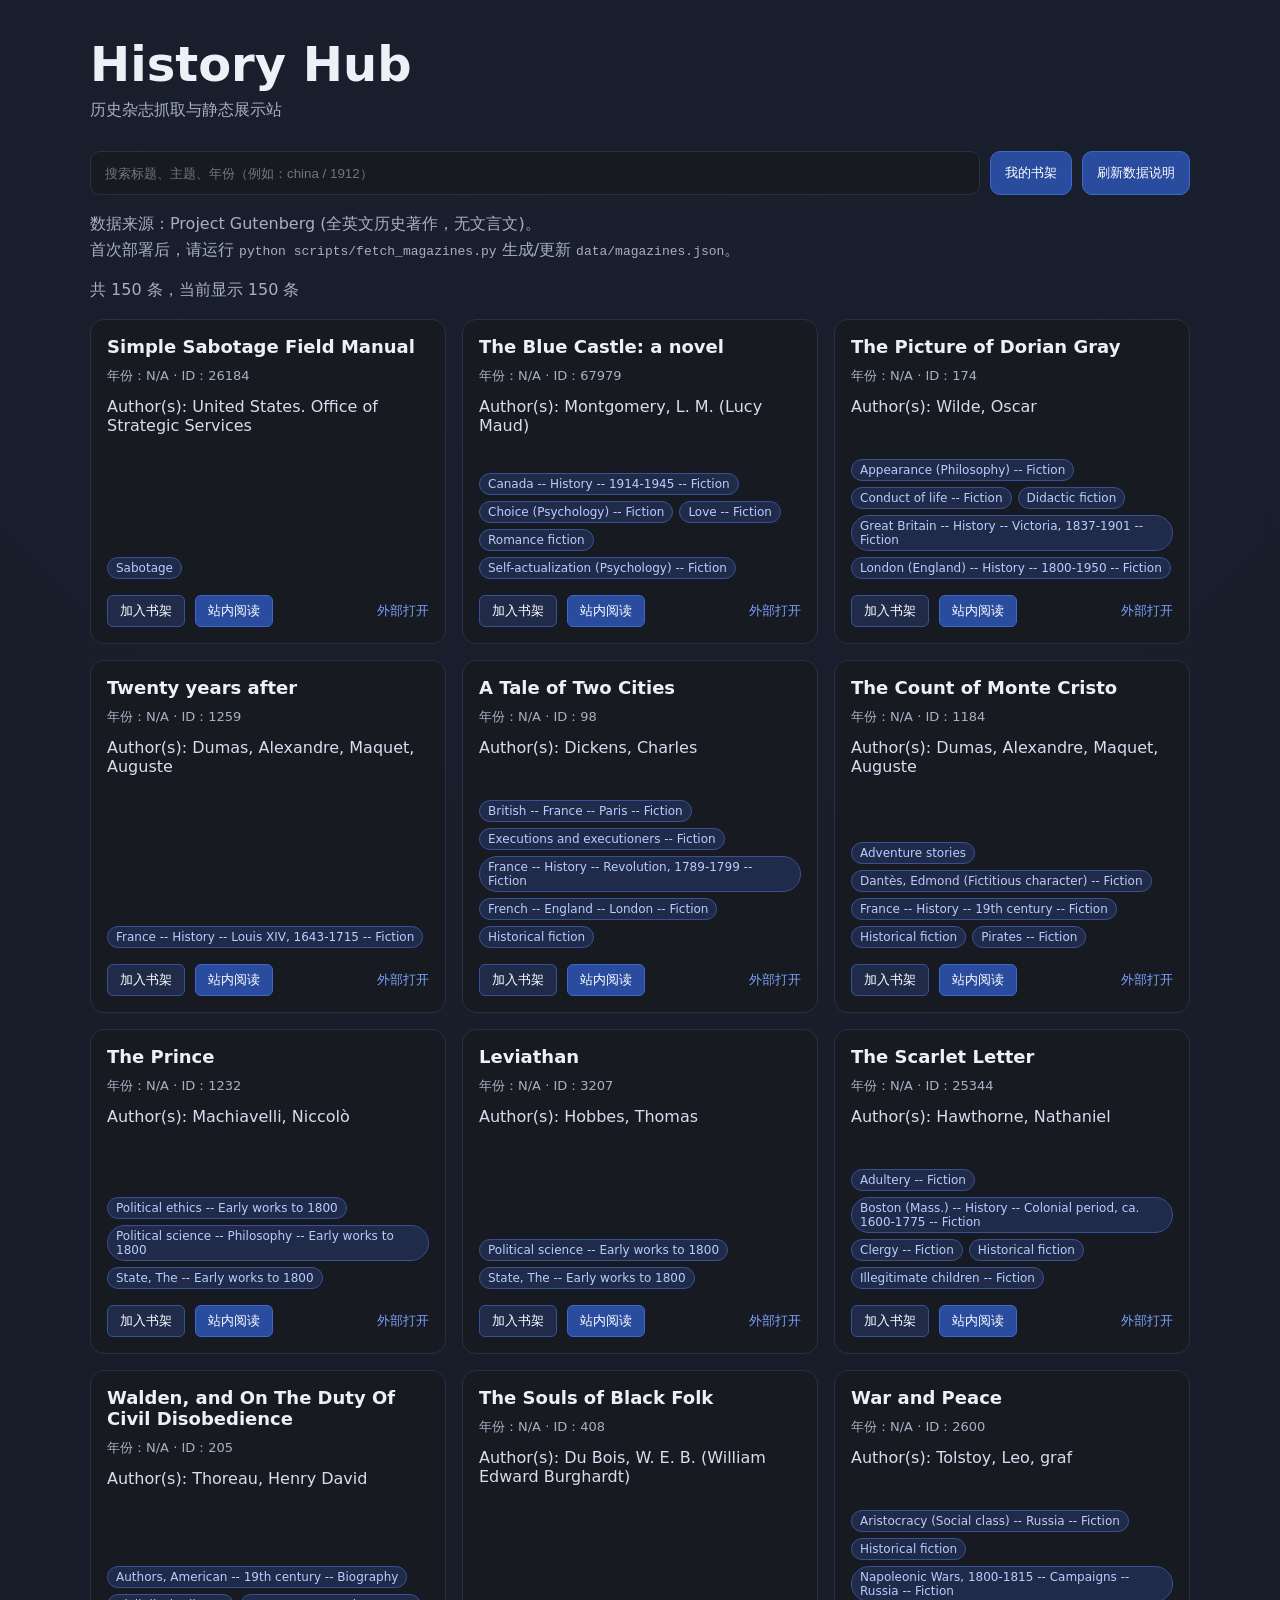
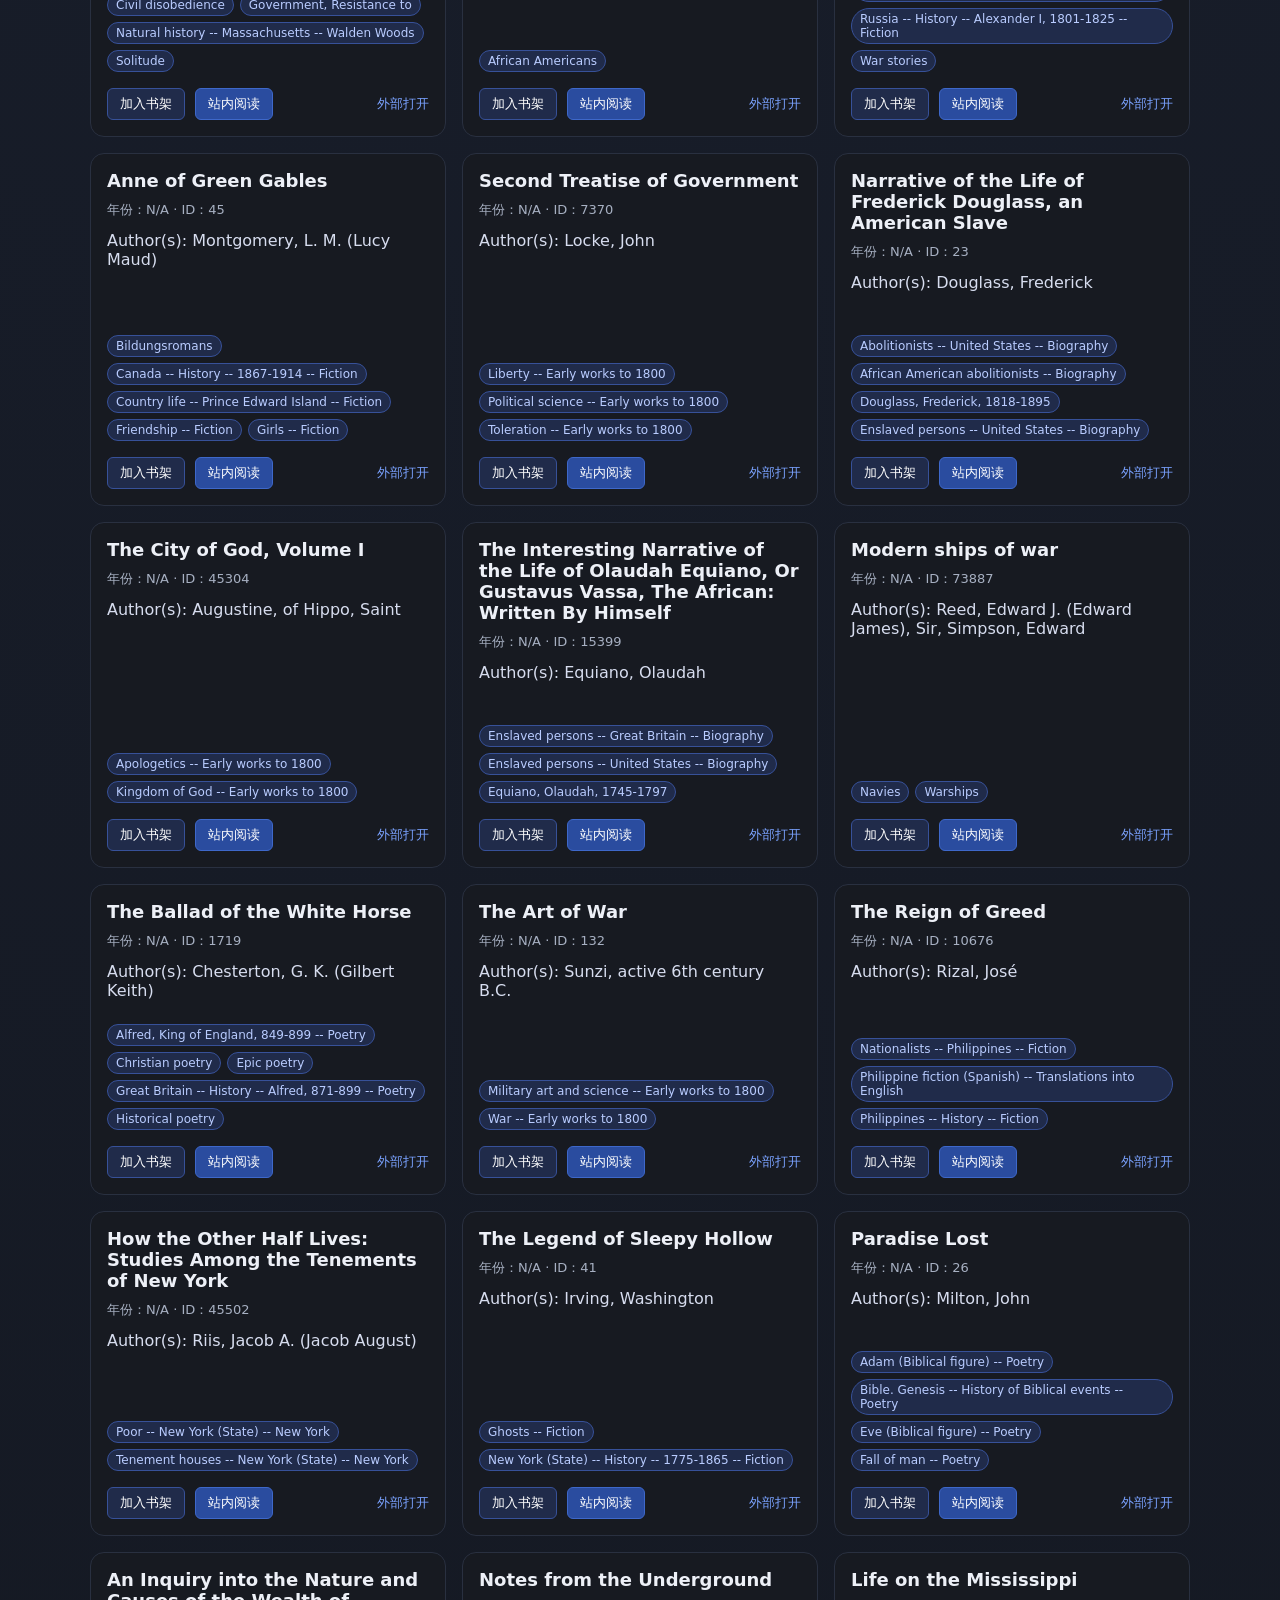
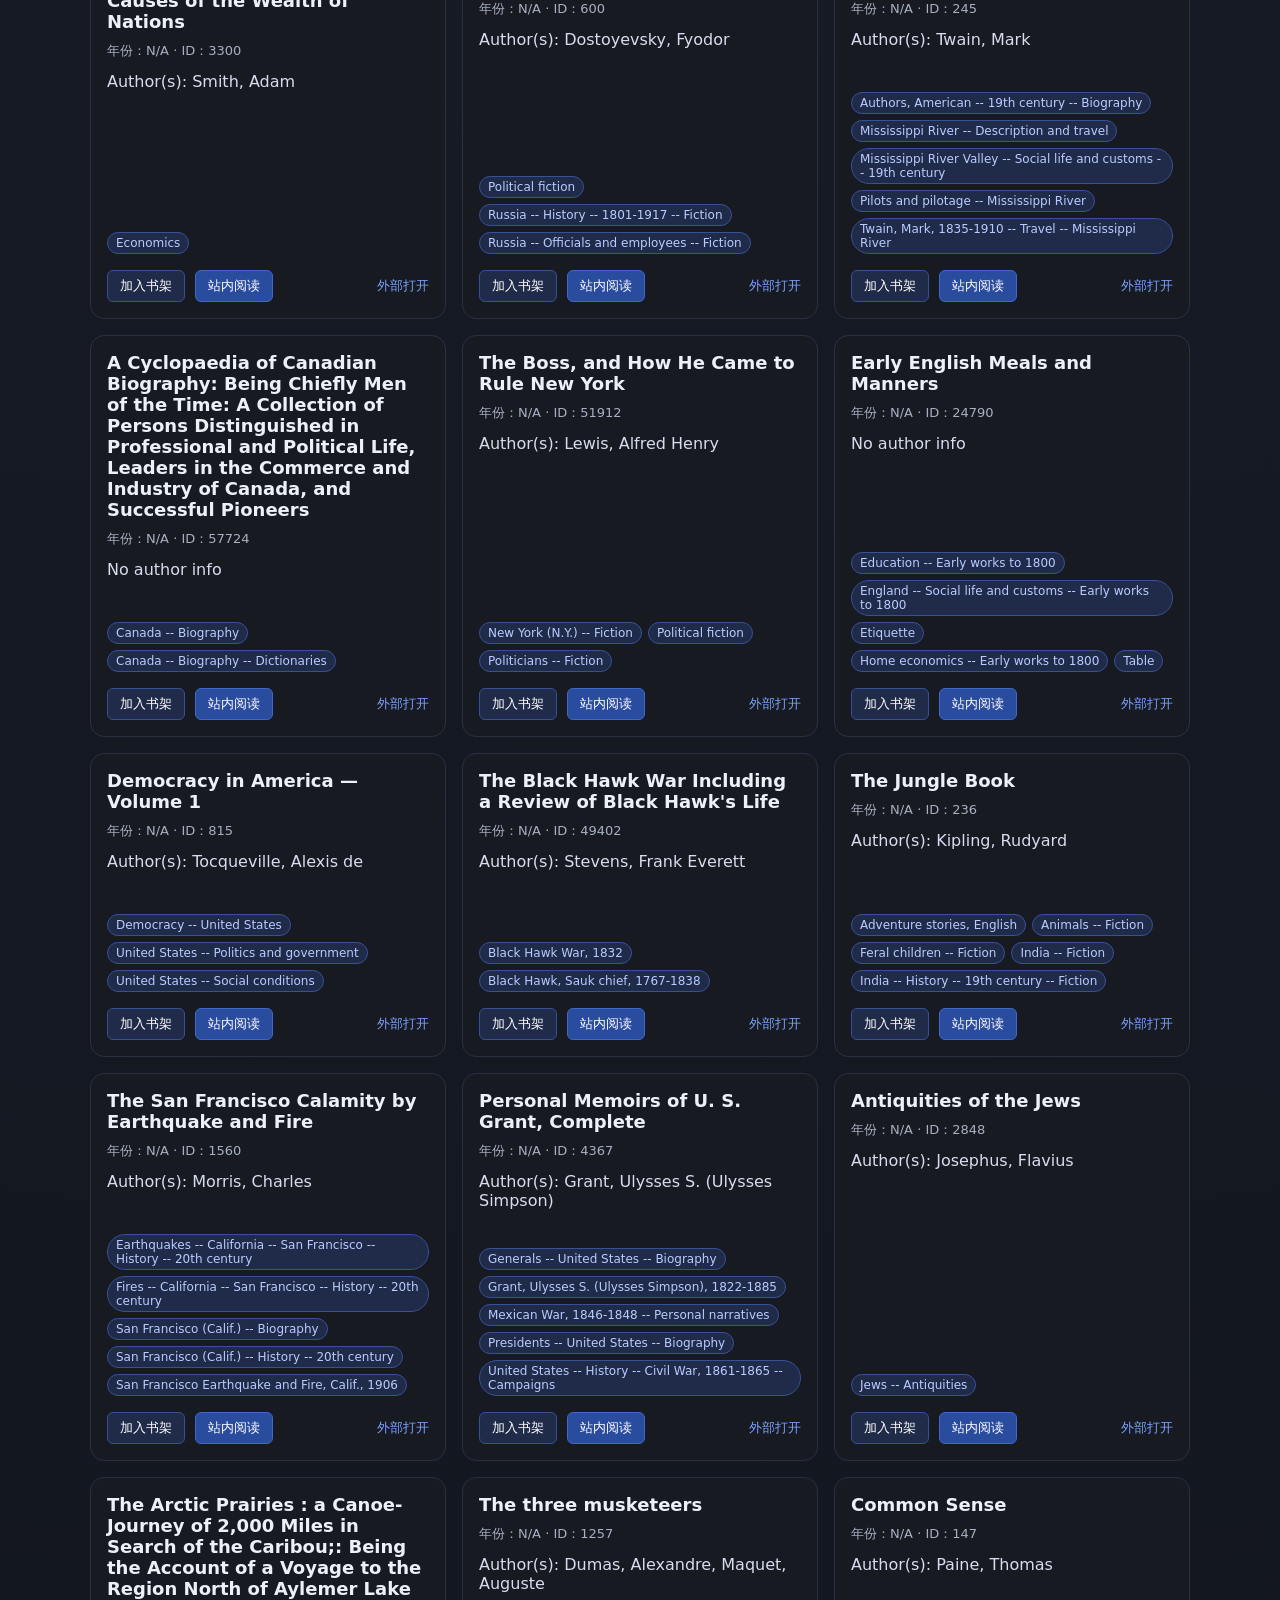
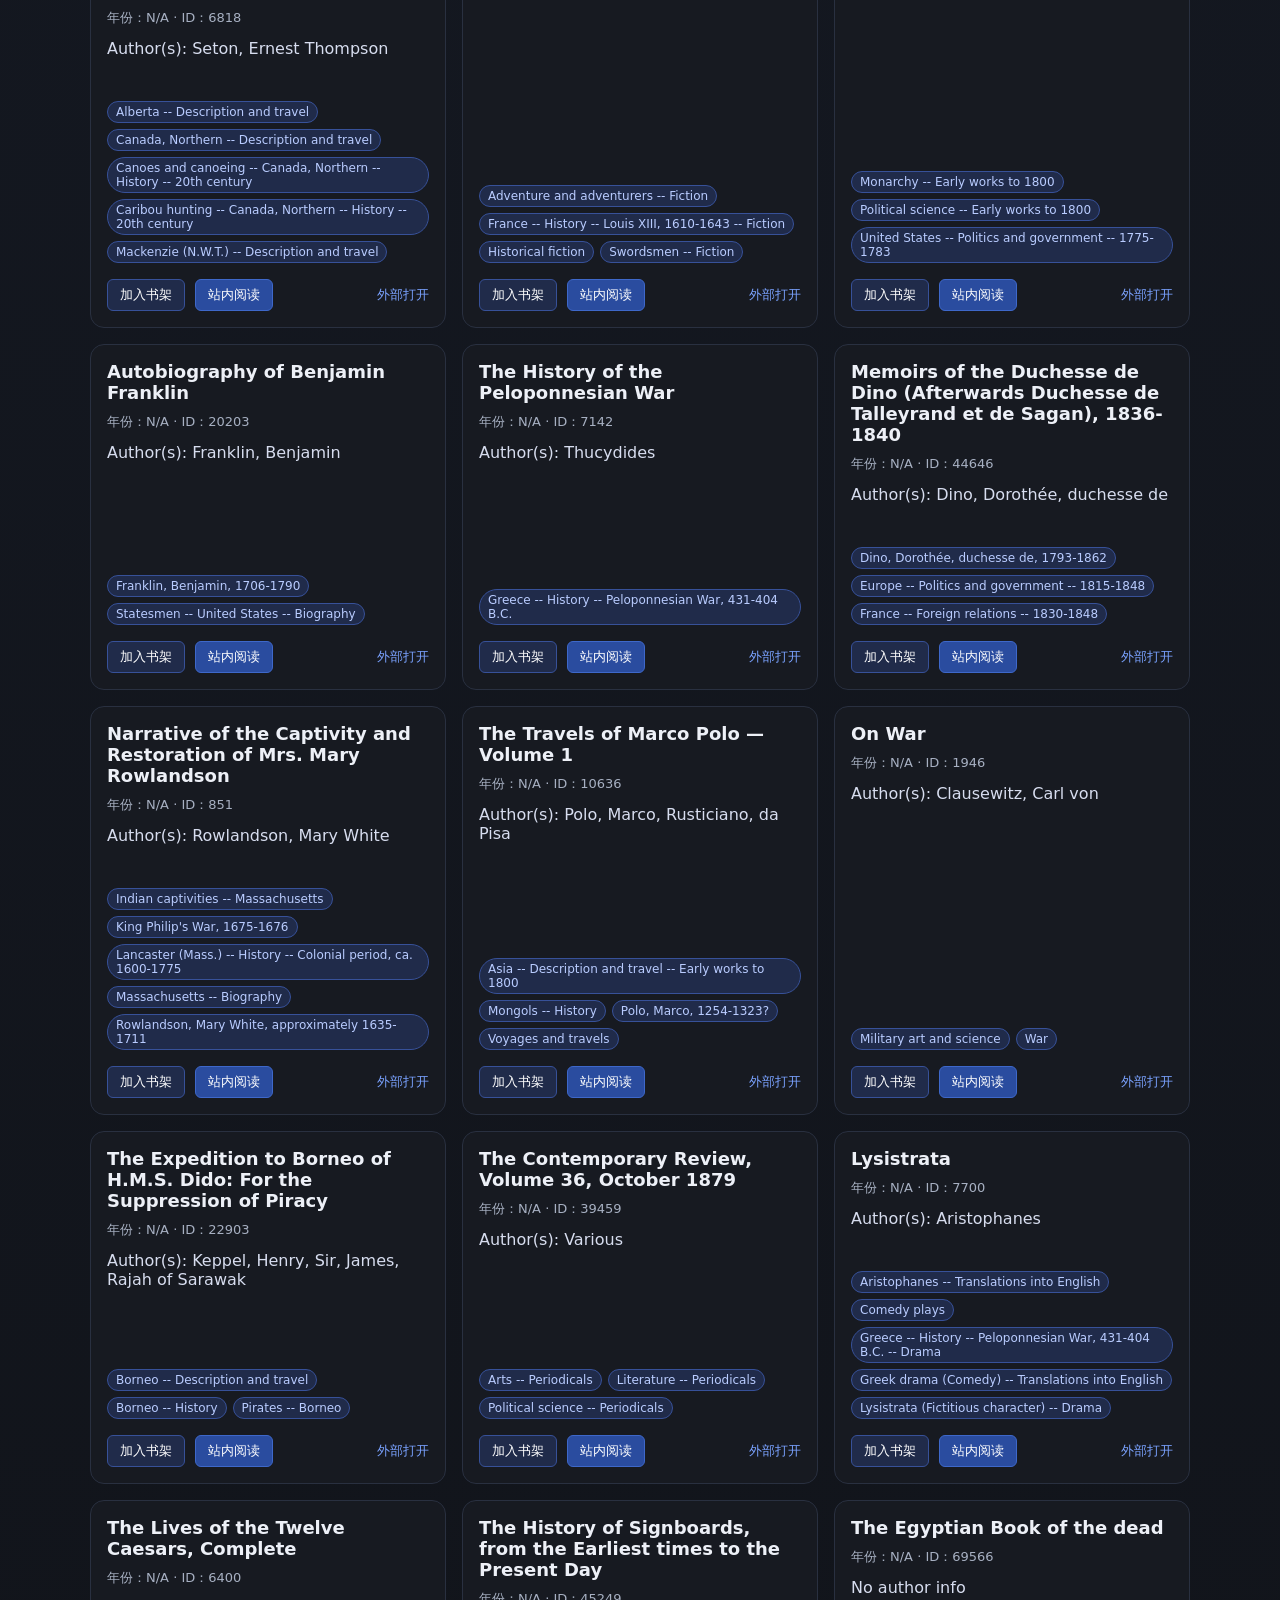
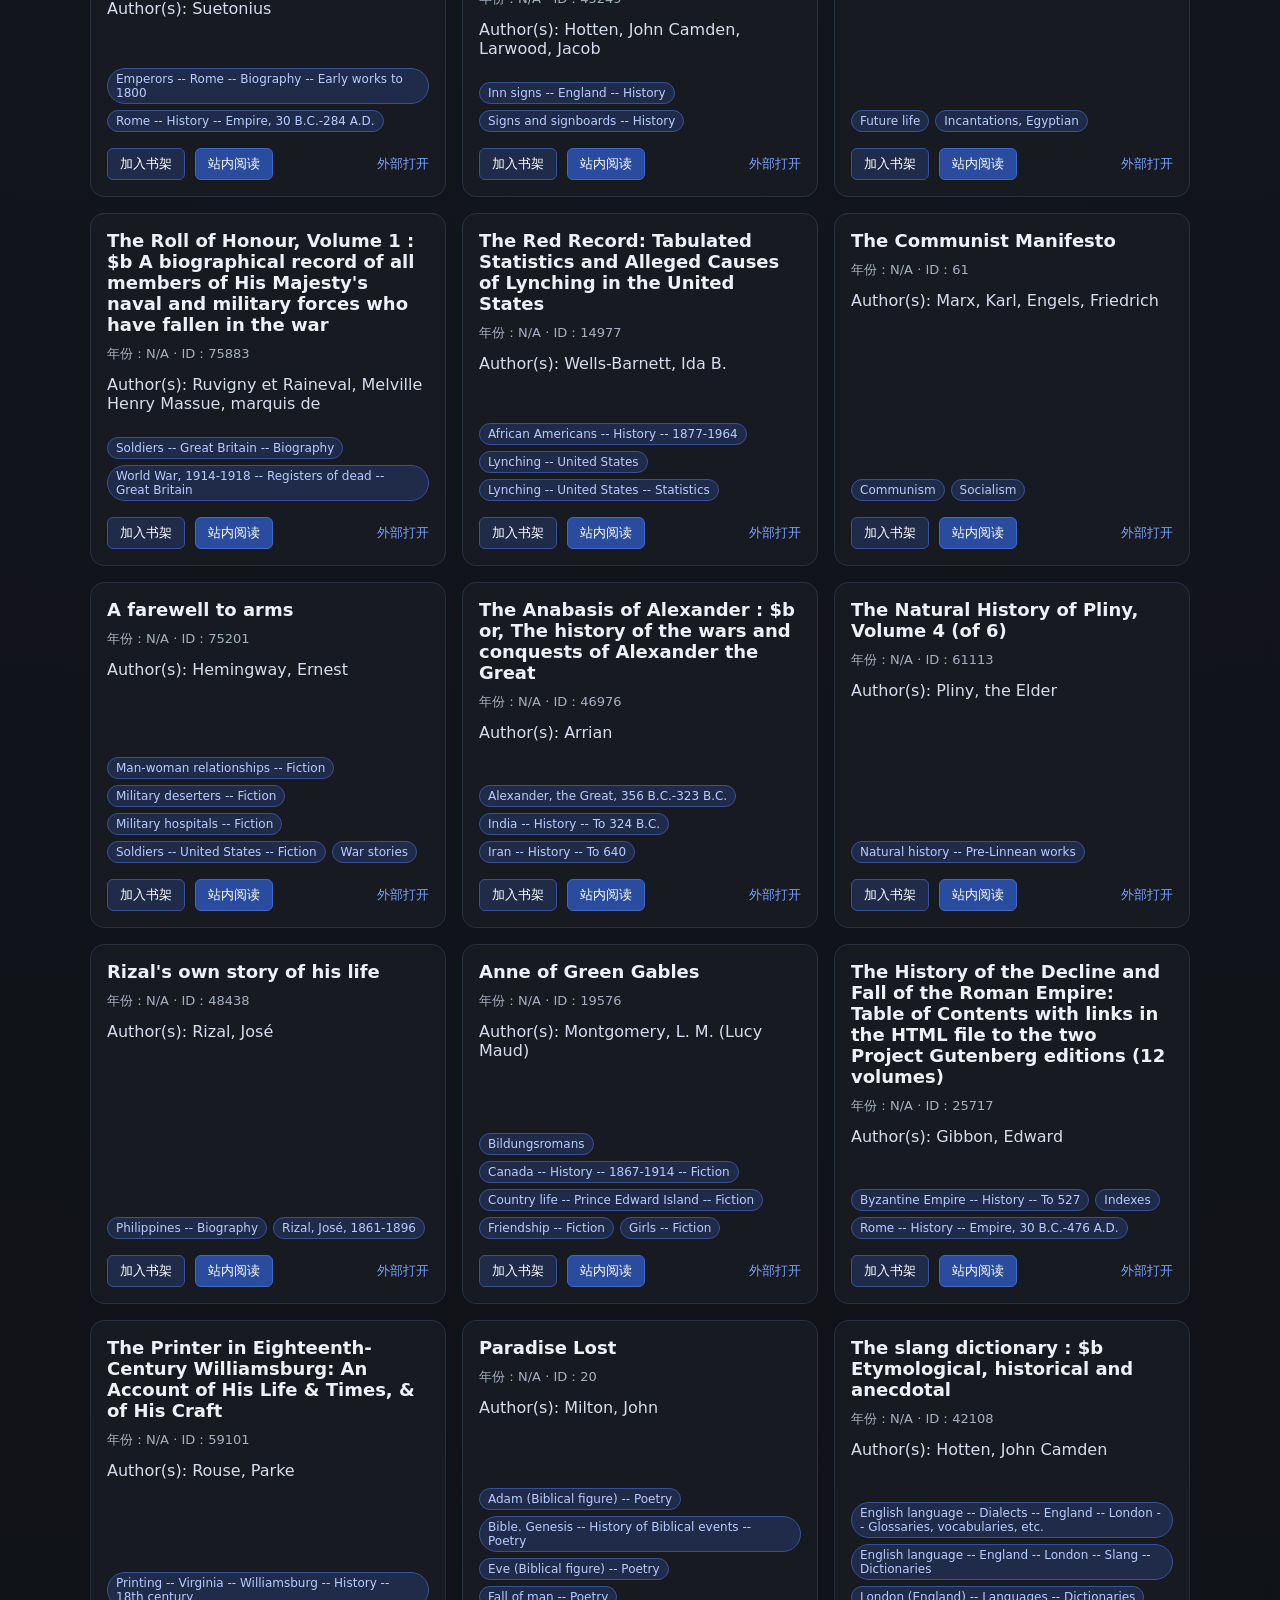
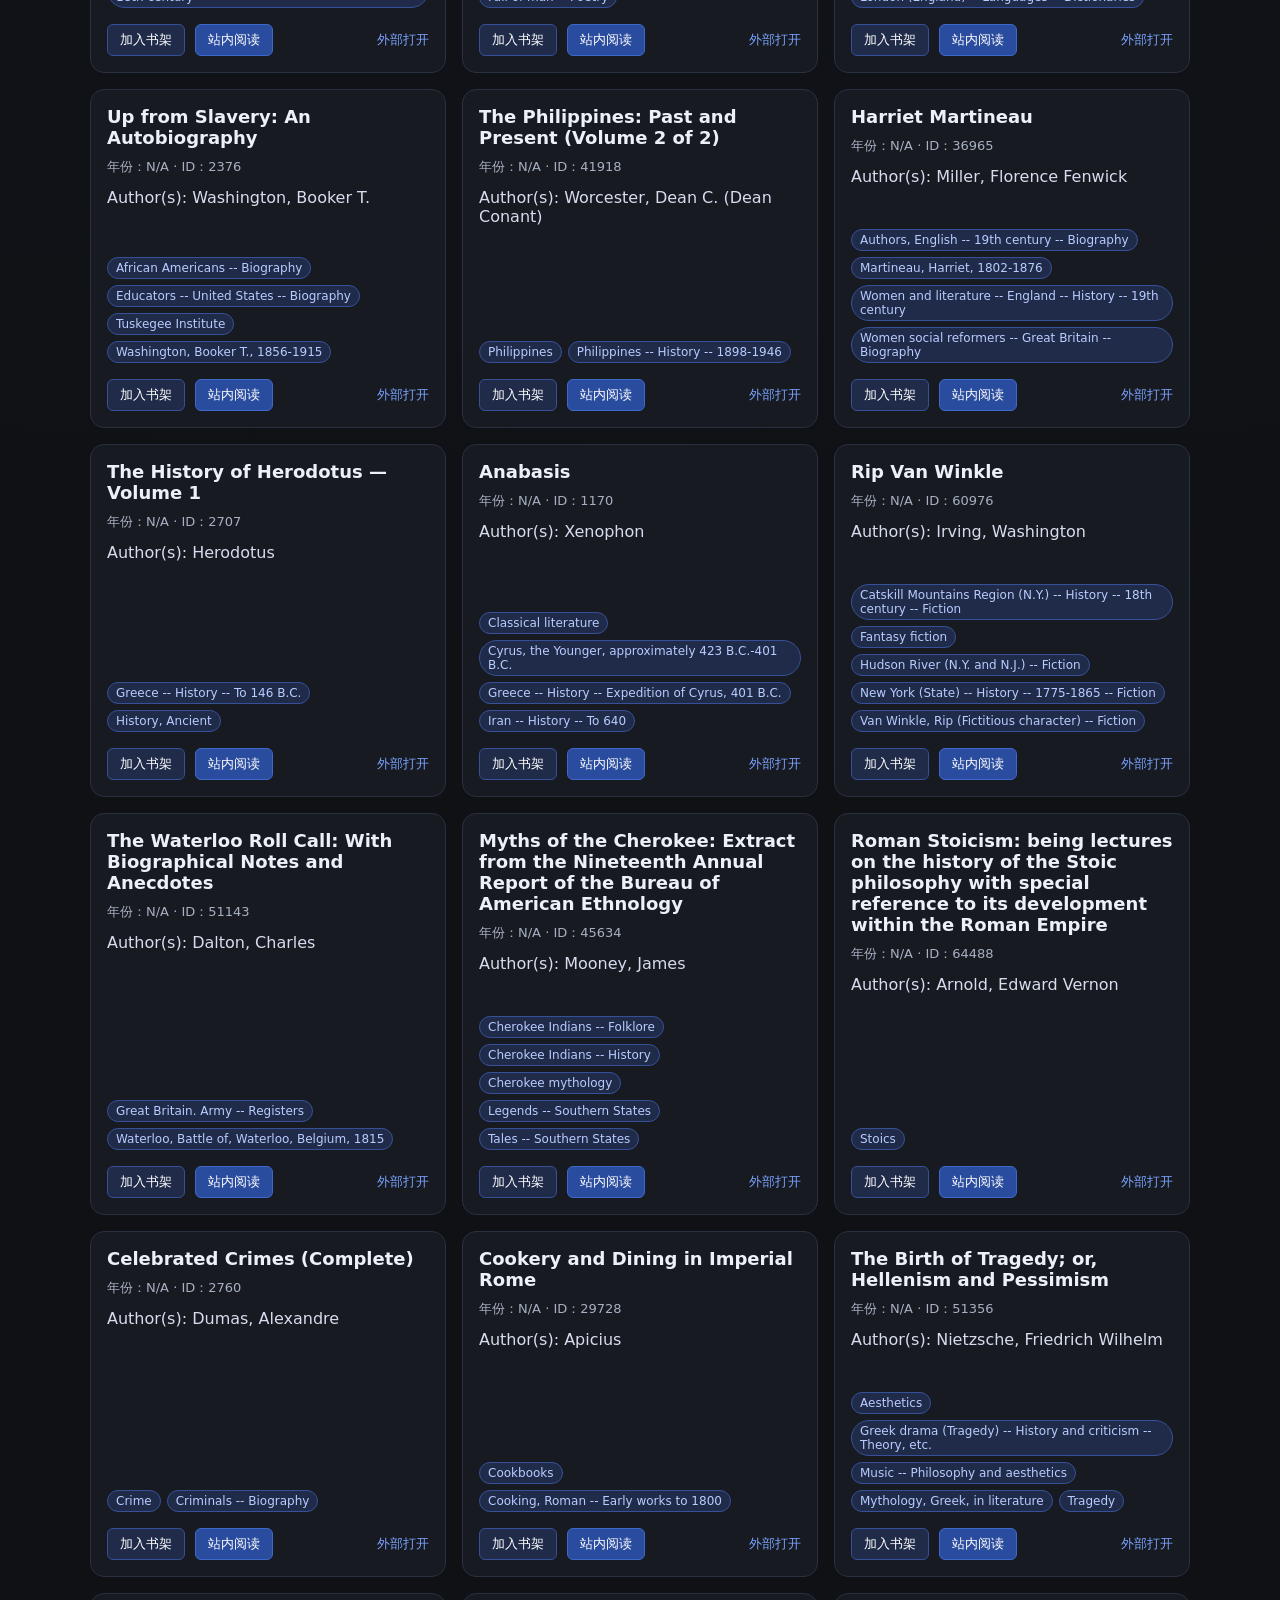
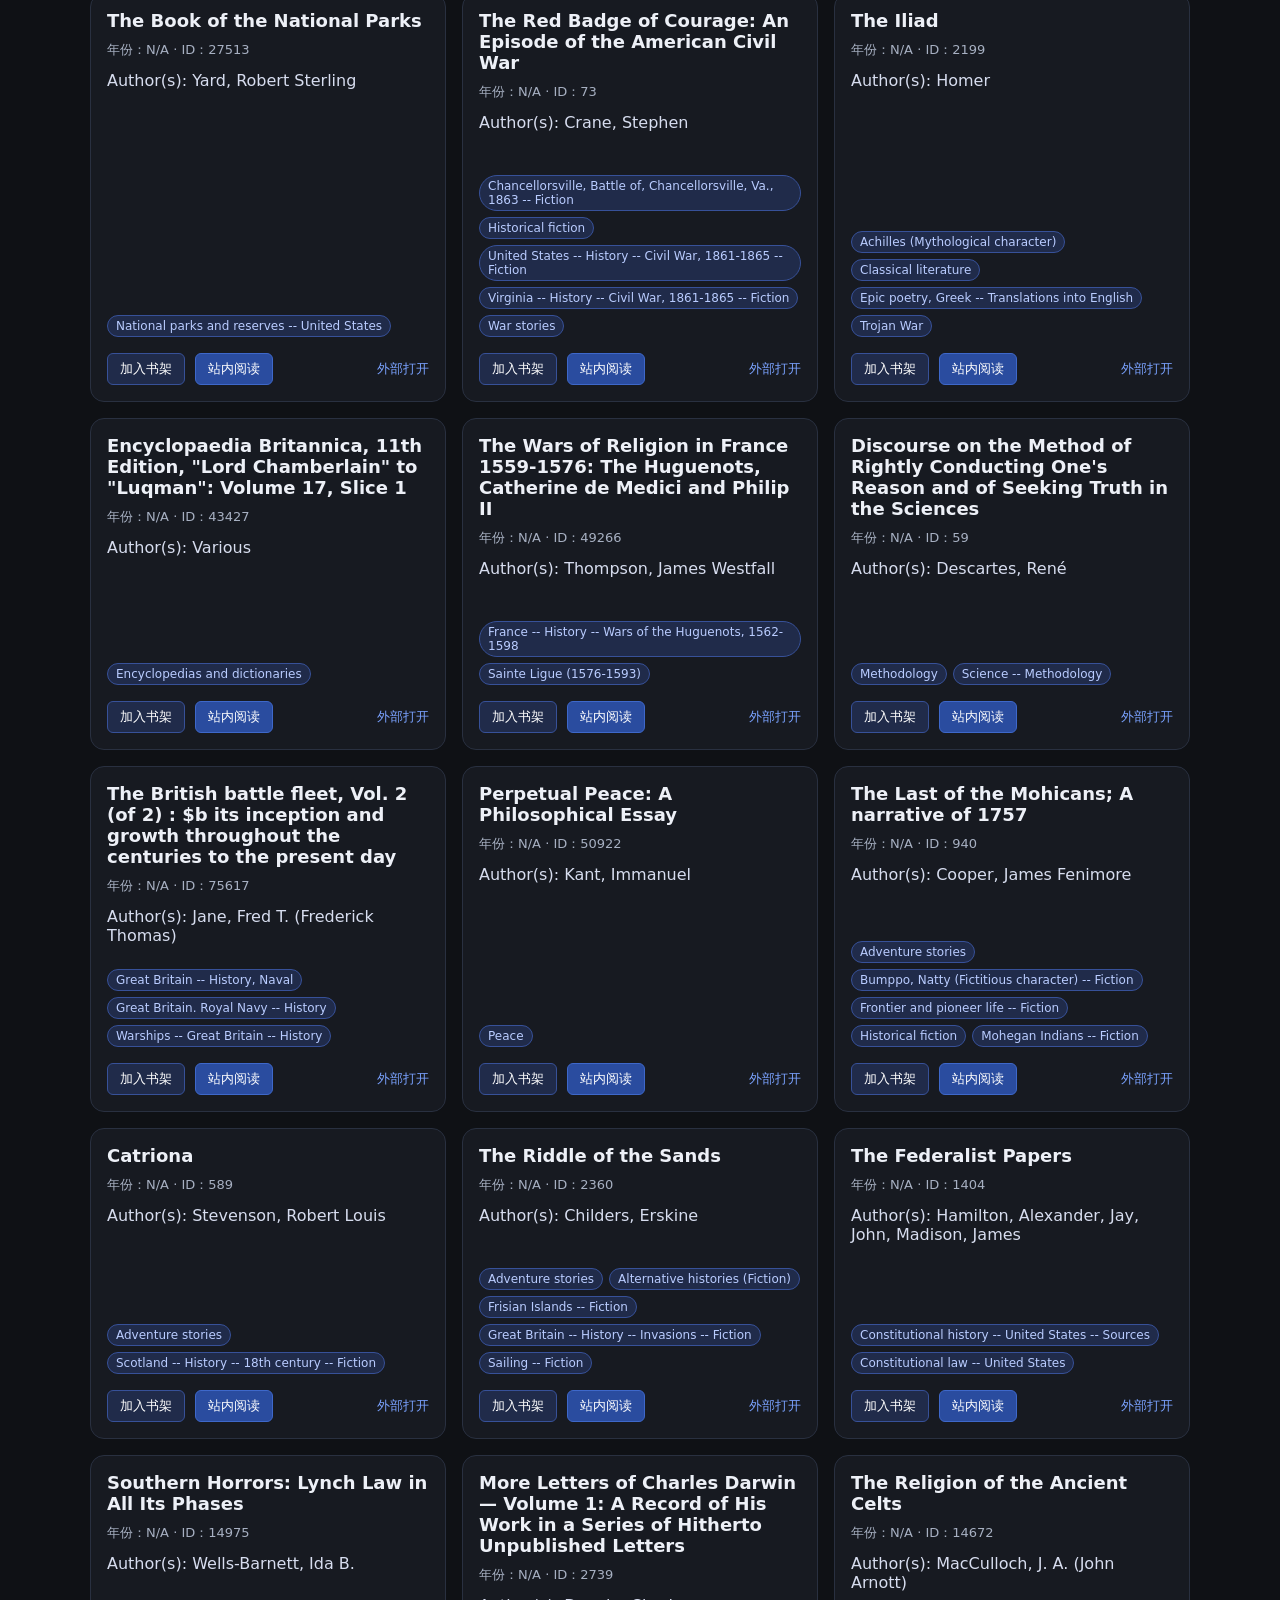
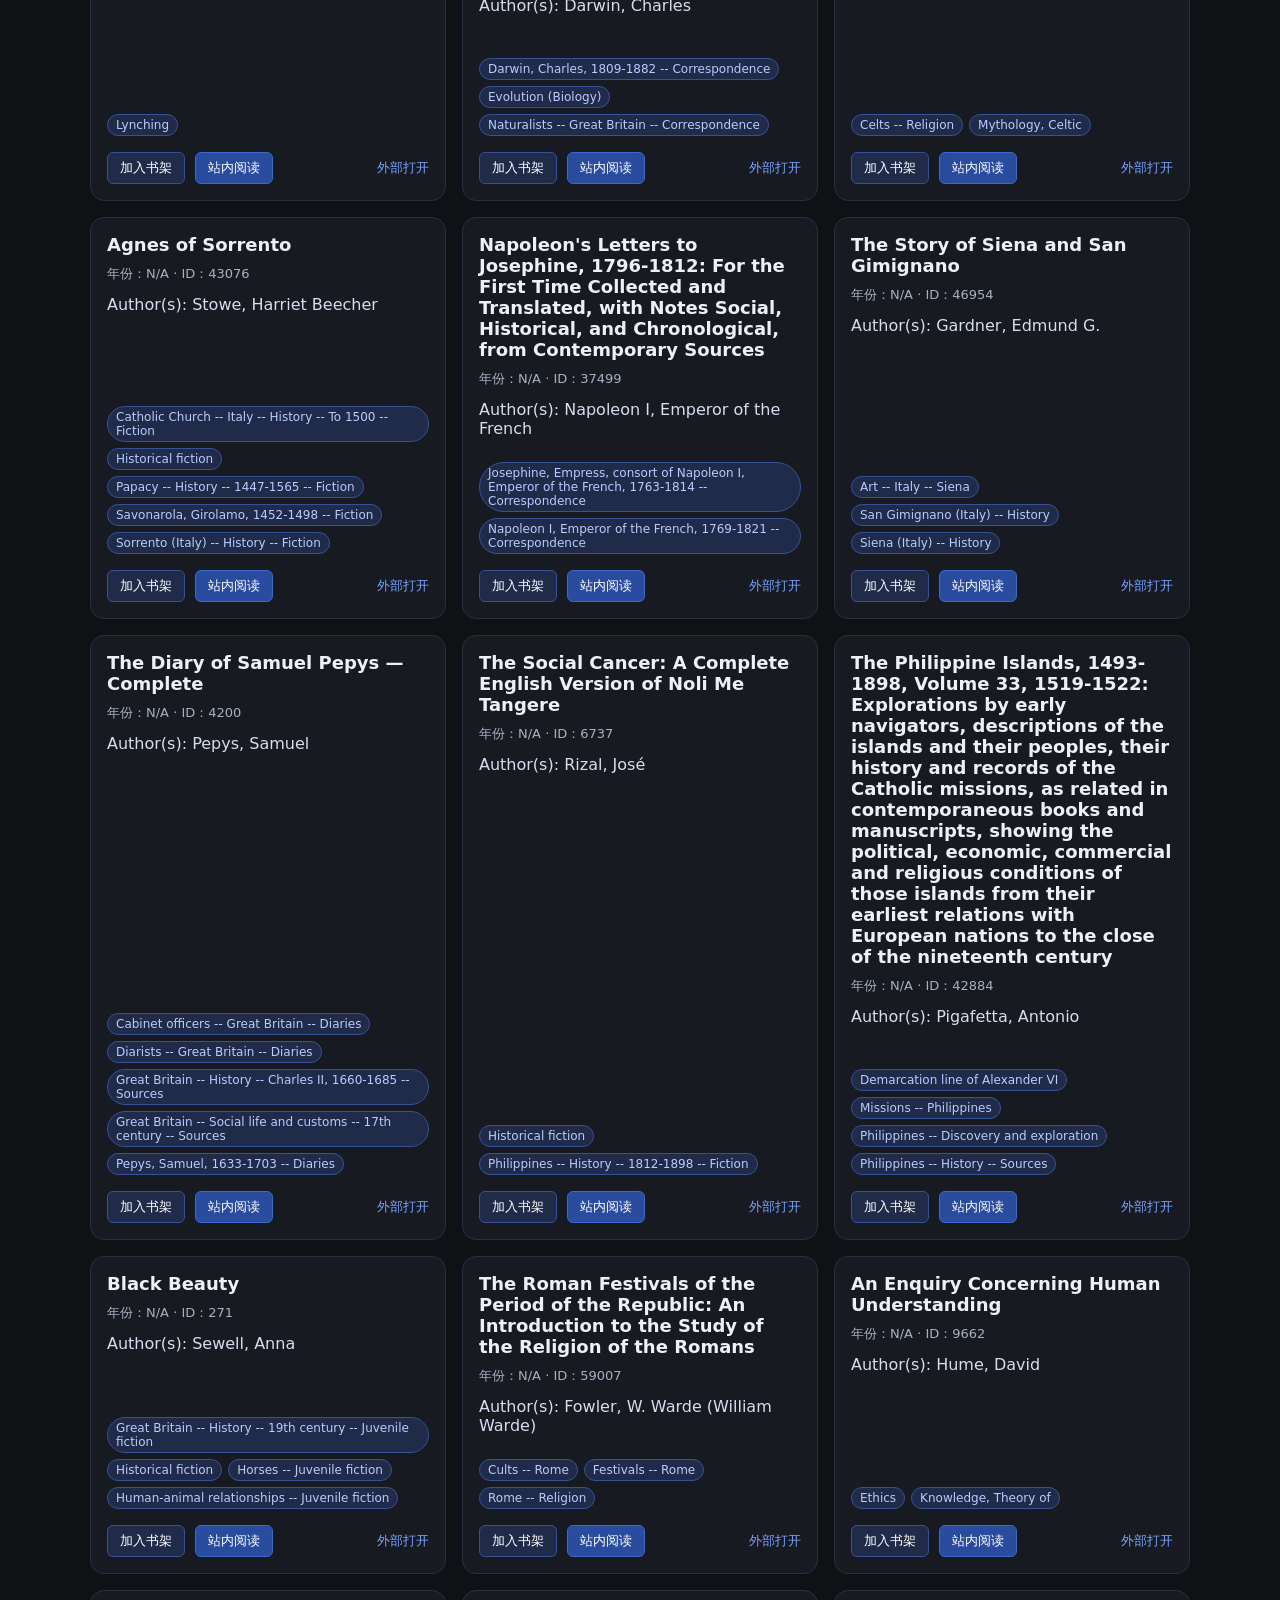
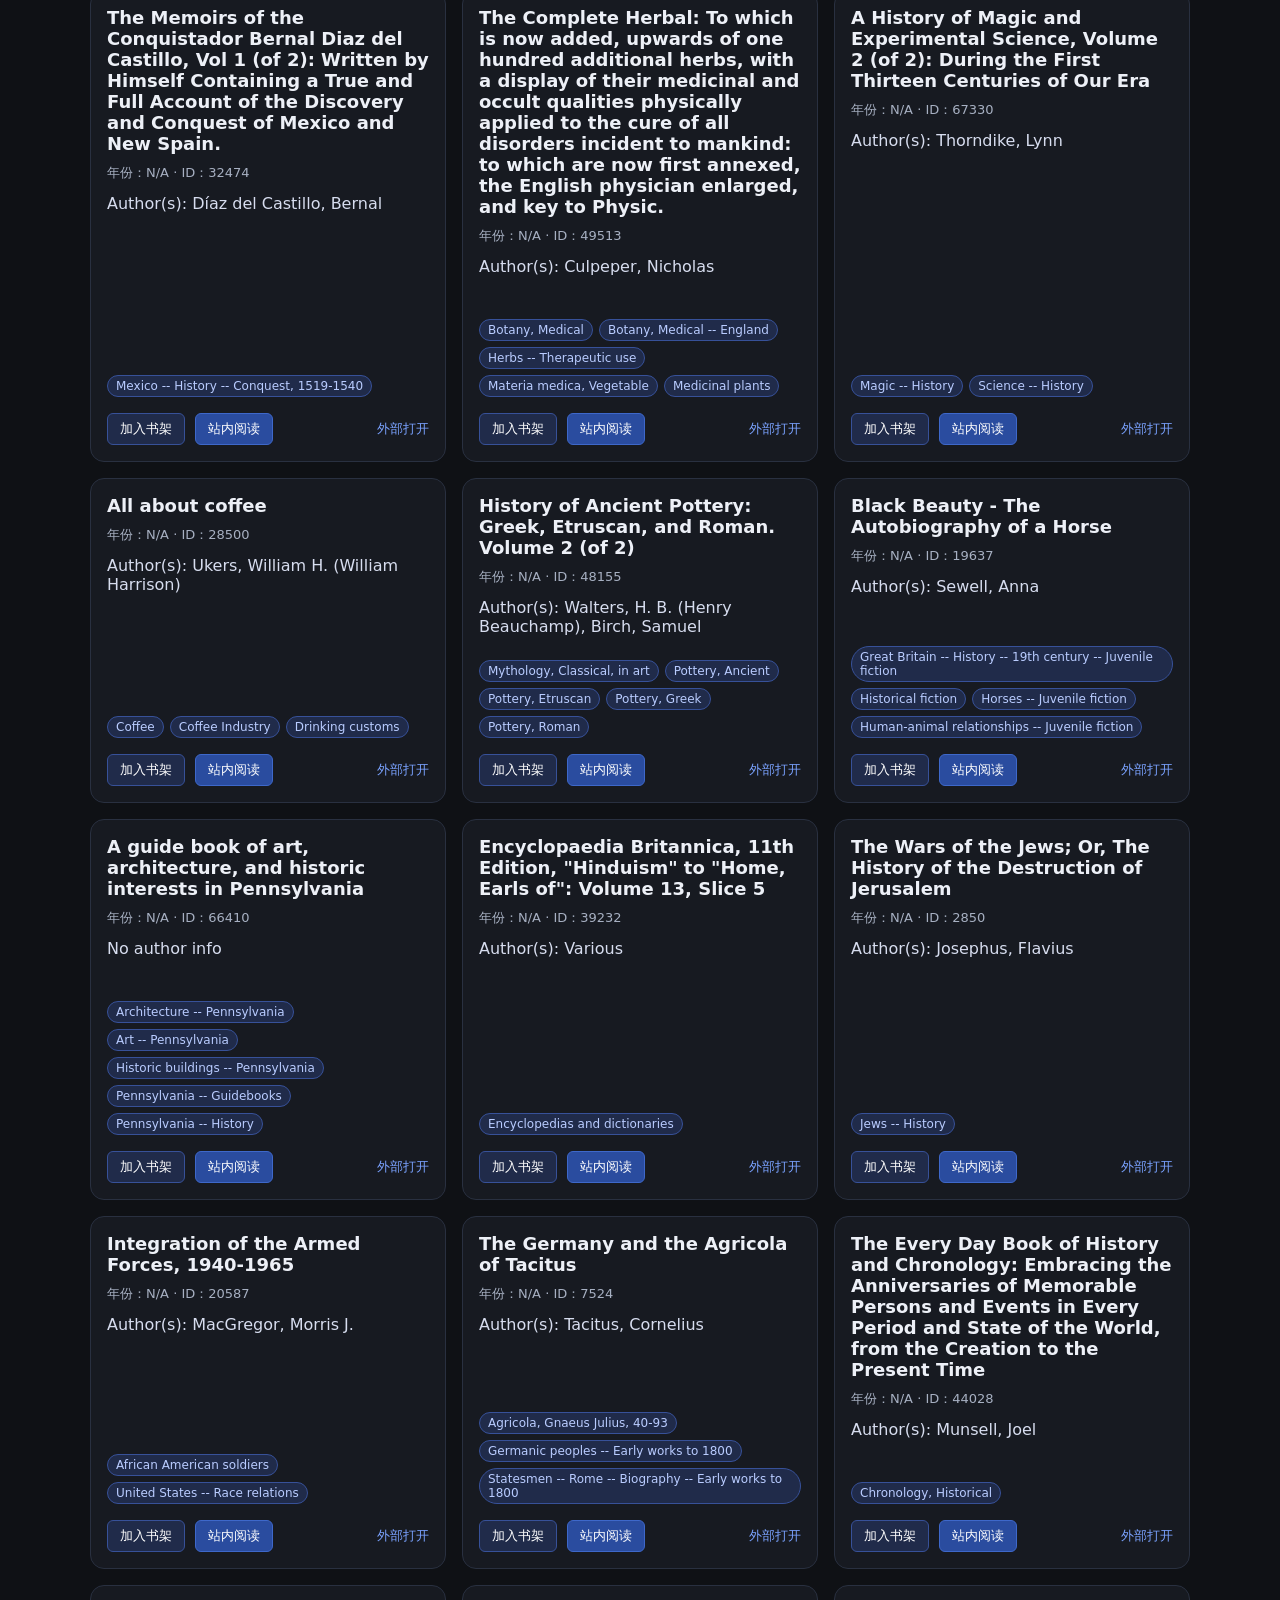
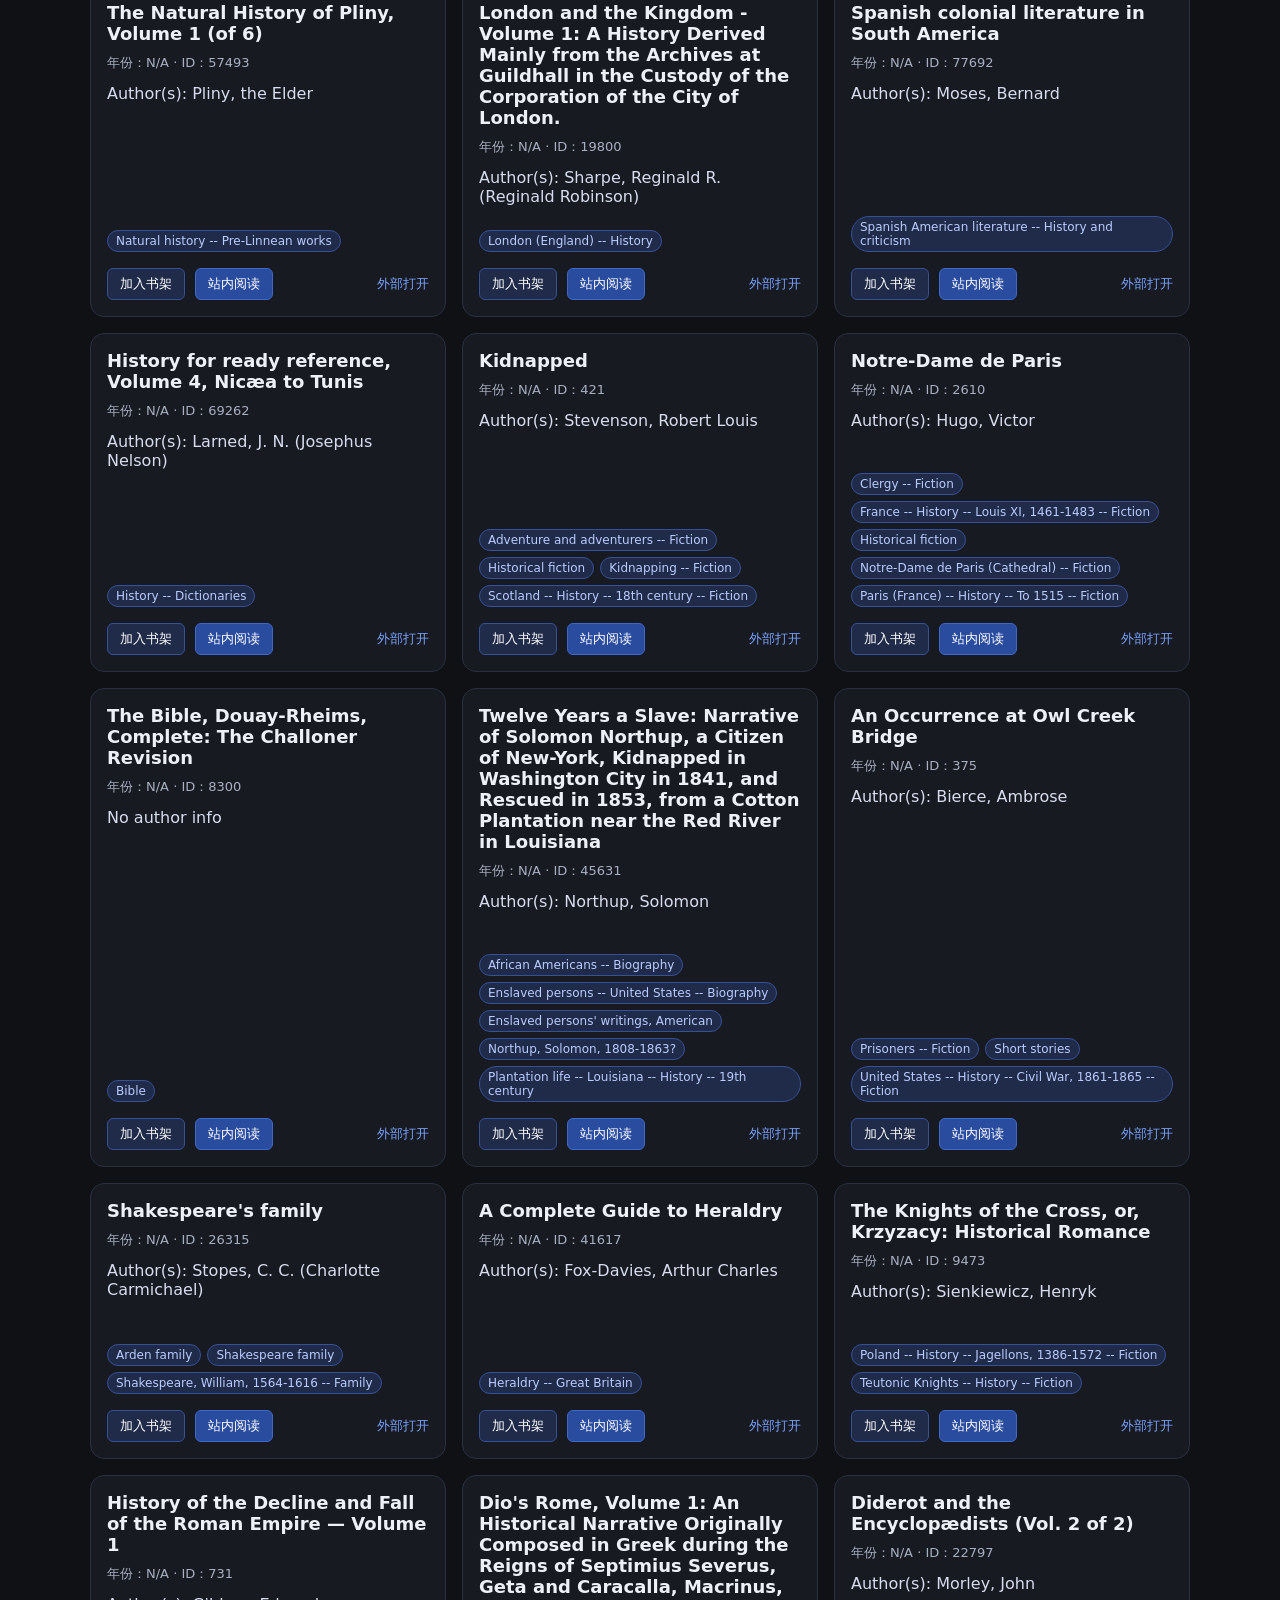
==== commit b22d693d: "feat: switch to online Gutenberg English history API, remove local mock data" ====
--- a/index.html
+++ b/index.html
@@ -20,8 +20,8 @@
     </section>
 
     <p class="hint">
-      数据来源：本地生成的高速历史文献示例（秒开，完全支持沉浸式翻译）。<br />
-      首次部署后，请运行 <code>python scripts/fetch_magazines.py</code> 生成/更新 <code>data/magazines.json</code> 以及本地 HTML 文献。
+      数据来源：Project Gutenberg (全英文历史著作，无文言文)。<br />
+      首次部署后，请运行 <code>python scripts/fetch_magazines.py</code> 生成/更新 <code>data/magazines.json</code>。
     </p>
 
     <section id="stats" class="stats"></section>
